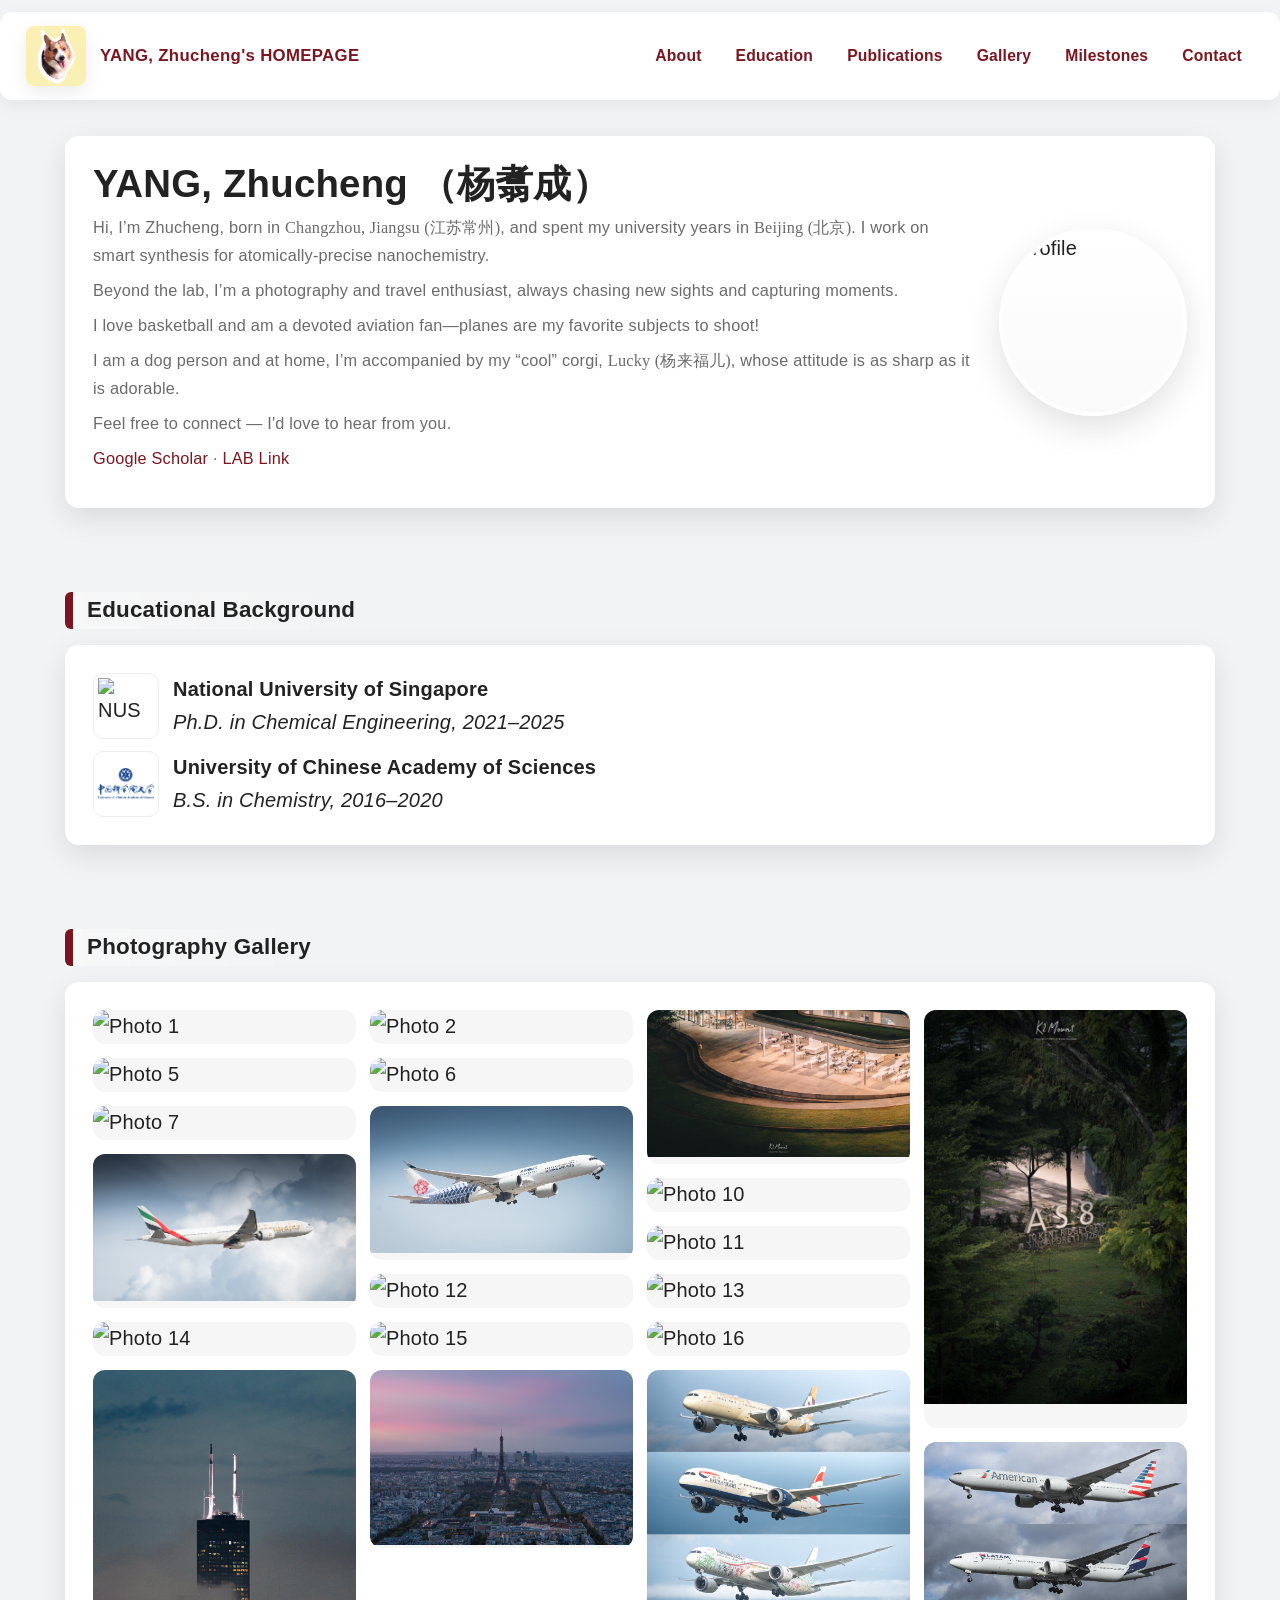
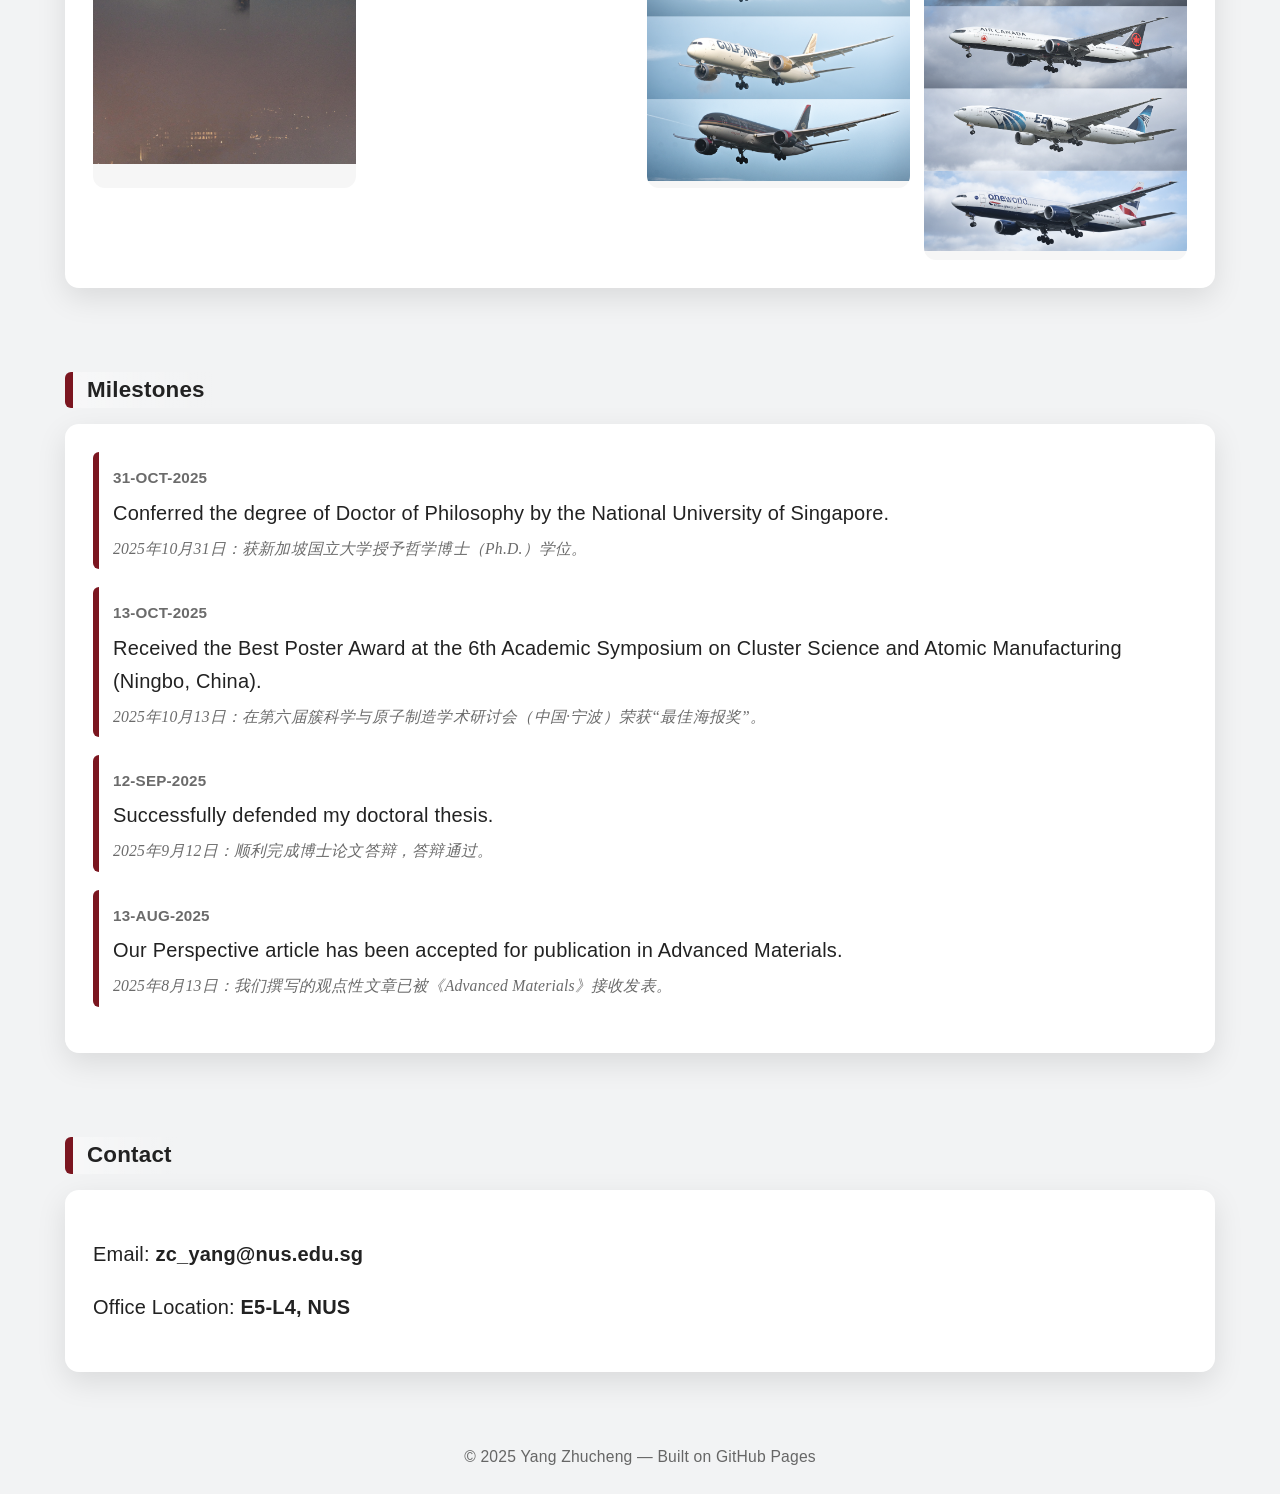
==== index.html @ 39a25d14 "Update index.html" ====
<!DOCTYPE html>
<html lang="en">
<head>
  <meta charset="UTF-8" />
  <meta name="viewport" content="width=device-width, initial-scale=1.0" />
  <title>K2Mount | Home</title>

  <style>
    :root{
      --accent: #7b1620; /* burgundy */
      --muted: #6b6b6b;   /* muted gray */
      --page-bg: #f2f3f4;  /* page background */
      --card-bg: #ffffff;
      --bg-image: none;
      --bg-opacity: 0.06;

      --base-font: 20px;         /* increased base font size for better readability */
      --card-radius: 14px;
      --card-padding: 28px;
      --container-max: 1150px;
      --shadow-1: 0 6px 18px rgba(0,0,0,0.06);
      --shadow-2: 0 10px 30px rgba(0,0,0,0.10);
    }

    html::before{
      content: "";
      position: fixed;
      inset: 0;
      background-image: var(--bg-image);
      background-size: cover;
      background-position: center;
      opacity: var(--bg-opacity);
      z-index: 0;
      pointer-events: none;
    }

    /* Base typography and smoothing */
    body {
      font-family: 'Khmer MN', Inter, Arial, "Helvetica Neue", Helvetica, sans-serif;
      margin: 0;
      padding: 0;
      background: var(--page-bg);
      color: #222;
      line-height: 1.65;
      -webkit-font-smoothing:antialiased;
      -moz-osx-font-smoothing:grayscale;
      font-size: var(--base-font);
      letter-spacing: 0.01em;
    }

    a { color: var(--accent); text-decoration: none; transition: color .18s ease, transform .18s ease; }
    a:hover { text-decoration: none; color: #a11f2b; transform: translateY(-1px); }

    .container { max-width: var(--container-max); margin: 48px auto; padding: 0 26px; position: relative; z-index:1; }

    /* Header */
    header{
      background: rgba(255,255,255,0.94);
      backdrop-filter: blur(6px);
      padding: 14px 26px;
      border-radius: 12px;
      display:flex; align-items:center; justify-content:space-between;
      box-shadow: var(--shadow-1);
      position: sticky; top: 12px; z-index: 200;
      transition: box-shadow .25s ease, transform .18s ease;
    }
    header:hover{ box-shadow: var(--shadow-2); }

    .logo { display:flex; align-items:center; gap:14px; }
    /* Logo size adjusted and slightly rounded */
    #site-logo { width:60px; height:auto; display:block; border-radius:8px; box-shadow:0 6px 18px rgba(0,0,0,0.08); transition: transform .18s ease; }
    #site-logo:hover { transform: translateY(-3px) scale(1.02); }
    .site-title { font-weight:900; color:var(--accent); font-size:1.05rem; letter-spacing:0.02em; }

    nav { display:flex; align-items:center; gap:10px; }
    nav a {
      margin-left:0;
      font-weight:700;
      color:var(--accent);
      padding:8px 12px;
      border-radius:8px;
      font-size:0.98rem;
      transition: background .16s ease, color .16s ease;
    }
    nav a:hover{ background: rgba(123,22,32,0.06); color: #6b0f15; }

    .card{
      background:var(--card-bg);
      padding:var(--card-padding);
      border-radius:var(--card-radius);
      box-shadow:var(--shadow-2);
      margin-bottom:36px;
      overflow:visible;
    }

    .intro{ display:flex; flex-wrap:wrap; gap:28px; align-items:center; }
    .intro-text{ flex:1; min-width:260px; }
    .intro-text h1{ font-size:2.4rem; margin:0 0 10px; line-height:1.05; }
    .intro-text p{ color:var(--muted); margin:8px 0; font-size:1.02rem; }

    .profile-photo{
      width:180px;
      height:180px;
      border-radius:50%;
      overflow:hidden;
      box-shadow:0 12px 34px rgba(0,0,0,0.12);
      flex-shrink:0;
      border: 4px solid rgba(255,255,255,0.7);
      background: linear-gradient(180deg, #fff, #fafafa);
    }
    .profile-photo img{ width:100%; height:100%; object-fit:cover; display:block; }

    .section-title{
      font-size:1.4rem;
      margin:48px 0 16px;
      padding-left:14px;
      border-left:8px solid var(--accent);
      display:inline-block;
      background: linear-gradient(90deg, rgba(255,255,255,0.4), rgba(255,255,255,0.0));
      padding-right:10px;
      border-radius:6px;
    }

    /* gallery (masonry) */
    .gallery-masonry{
      display:grid;
      grid-template-columns: repeat(auto-fill, minmax(220px,1fr));
      gap:14px;
      grid-auto-rows:10px;
      grid-auto-flow:dense;
    }
    .gallery-item{
      border-radius:12px; overflow:hidden;
      background:#f6f6f6;
      transition:transform .35s, box-shadow .35s;
      cursor:pointer;
      display:block;
    }
    .gallery-item img{
      width:100%; height:auto; display:block; object-fit:cover;
      vertical-align:middle;
    }
    .gallery-item:hover{ transform:translateY(-8px); box-shadow:0 26px 50px rgba(0,0,0,0.16); }

    /* milestones */
    .news-item{ border-left:6px solid var(--accent); padding-left:14px; margin-bottom:18px; border-radius:6px; padding-top:8px; padding-bottom:8px; background:linear-gradient(180deg, rgba(255,255,255,0.6), rgba(255,255,255,0.0)); }
    .news-item-date{ font-weight:800; color:var(--muted); font-size:0.95rem; margin-bottom:6px; display:inline-block; }
    .news-translation{ color:var(--muted); font-style:italic; margin-top:6px; font-size:0.98rem; }

    /* contact */
    .contact strong.office{ font-weight:900; }

    /* footer */
    footer{ font-size:0.98rem; color:#666; }

    /* responsive */
    @media(max-width:980px){
      .container { padding: 0 18px; }
      header{ padding:12px 16px; }
      .intro{ flex-direction:column; text-align:center; align-items:center; }
      .profile-photo{ margin:0 auto; width:160px; height:160px; }
      .gallery-masonry { grid-auto-rows:8px; grid-template-columns: repeat(auto-fill, minmax(180px,1fr)); }
      .intro-text h1{ font-size:1.85rem; }
    }

    @media(max-width:520px){
      #site-logo { width:88px; }
      .intro-text h1{ font-size:1.6rem; }
      :root { --base-font:16px; }
    }

    /* Chinese in KaiTi */
    .zh{ font-family:'KaiTi','楷体',serif; }

  </style>
</head>
<body>
  <header>
    <div class="logo">
      <a href="index.html" aria-label="Home"><img id="site-logo" src="lake2 copy.png" alt="K2Mount logo (replace)"></a>
      <div class="site-title">YANG, Zhucheng's HOMEPAGE</div>
    </div>
    <nav>
      <a href="#about">About</a>
      <a href="#education">Education</a>
      <a href="publications.html">Publications</a>
      <a href="#gallery">Gallery</a>
      <a href="#milestones">Milestones</a>
      <a href="#contact">Contact</a>
    </nav>
  </header>

  <main class="container">
    <section id="about" class="card intro">
      <div class="intro-text">
        <h1>YANG, Zhucheng <span class="zh">（杨翥成）</span></h1>
        <p>Hi, I’m Zhucheng, born in <span class="zh">Changzhou, Jiangsu (江苏常州)</span>, and spent my university years in <span class="zh">Beijing (北京)</span>. I work on smart synthesis for atomically-precise nanochemistry.
        <p>Beyond the lab, I’m a photography and travel enthusiast, always chasing new sights and capturing moments.</p> 
        <p>I love basketball and am a devoted aviation fan—planes are my favorite subjects to shoot!</p>
        <p>I am a dog person and at home, I’m accompanied by my “cool” corgi, <span class="zh">Lucky (杨来福儿)</span>, whose attitude is as sharp as it is adorable.</p>
        <p>Feel free to connect — I'd love to hear from you.</p>
        <p><a href="https://scholar.google.com/citations?user=mU3KsEEAAAAJ&hl=zh-CN" target="_blank" rel="noopener noreferrer">Google Scholar</a> · <a href="https://blog.nus.edu.sg/xiegroupnus/" target="_blank" rel="noopener noreferrer">LAB Link</a></p>
      </div>
      <div class="profile-photo"><img src="DSC02566.jpg" alt="Profile"></div>
    </section>

    <h2 id="education" class="section-title">Educational Background</h2>
    <div class="card">
      <div style="display:flex; gap:14px; align-items:center; flex-wrap:wrap;">
        <div style="width:64px; height:64px; background:#fff; border-radius:10px; display:inline-flex; align-items:center; justify-content:center; border:1px solid #eee;"><img src="NUS logo.jpg" alt="NUS logo" style="max-width:56px; max-height:56px;"></div>
        <div>
          <strong>National University of Singapore</strong><br>
          <em>Ph.D. in Chemical Engineering, 2021–2025</em>
        </div>
      </div>
      <div style="height:12px;"></div>
      <div style="display:flex; gap:14px; align-items:center; flex-wrap:wrap;">
        <div style="width:64px; height:64px; background:#fff; border-radius:10px; display:inline-flex; align-items:center; justify-content:center; border:1px solid #eee;"><img src="UCAS logo.png" alt="UCAS logo" style="max-width:56px; max-height:56px;"></div>
        <div>
          <strong>University of Chinese Academy of Sciences</strong><br>
          <em>B.S. in Chemistry, 2016–2020</em>
        </div>
      </div>
    </div>

    <h2 id="gallery" class="section-title">Photography Gallery</h2>
    <div class="card">
      <div id="gallery-masonry" class="gallery-masonry">
        <div class="gallery-item"><img src="gallery/photo1.jpg" alt="Photo 1"></div>
        <div class="gallery-item"><img src="gallery/photo2.jpg" alt="Photo 2"></div>
        <div class="gallery-item"><img src="gallery/photo3.jpg" alt="Photo 3"></div>
        <div class="gallery-item"><img src="gallery/photo4.jpg" alt="Photo 4"></div>
        <div class="gallery-item"><img src="gallery/photo5.jpg" alt="Photo 5"></div>
        <div class="gallery-item"><img src="gallery/photo6.jpg" alt="Photo 6"></div>
        <div class="gallery-item"><img src="gallery/photo7.jpg" alt="Photo 7"></div>
        <div class="gallery-item"><img src="gallery/photo8.jpg" alt="Photo 8"></div>
        <div class="gallery-item"><img src="gallery/photo9.jpg" alt="Photo 9"></div>
        <div class="gallery-item"><img src="gallery/photo10.jpg" alt="Photo 10"></div>
        <div class="gallery-item"><img src="gallery/photo11.jpg" alt="Photo 11"></div>
        <div class="gallery-item"><img src="gallery/photo12.jpg" alt="Photo 12"></div>
        <div class="gallery-item"><img src="gallery/photo13.jpg" alt="Photo 13"></div>
        <div class="gallery-item"><img src="gallery/photo14.jpg" alt="Photo 14"></div>
        <div class="gallery-item"><img src="gallery/photo15.jpg" alt="Photo 15"></div>
        <div class="gallery-item"><img src="gallery/photo16.jpg" alt="Photo 16"></div>
        <div class="gallery-item"><img src="gallery/photo17.jpg" alt="Photo 17"></div>
        <div class="gallery-item"><img src="gallery/photo18.jpg" alt="Photo 18"></div>
        <div class="gallery-item"><img src="gallery/photo19.jpg" alt="Photo 19"></div>
        <div class="gallery-item"><img src="gallery/photo20.jpg" alt="Photo 20"></div>
      </div>
    </div>

    <h2 id="milestones" class="section-title">Milestones</h2>
    <div class="card">
      <div class="news-item">
        <div class="news-item-date">31-OCT-2025</div>
        <div>Conferred the degree of Doctor of Philosophy by the National University of Singapore.</div>
        <div class="news-translation zh">2025年10月31日：获新加坡国立大学授予哲学博士（Ph.D.）学位。</div>
      </div>
      <div class="news-item">
        <div class="news-item-date">13-OCT-2025</div>
        <div>Received the Best Poster Award at the 6th Academic Symposium on Cluster Science and Atomic Manufacturing (Ningbo, China).</div>
        <div class="news-translation zh">2025年10月13日：在第六届簇科学与原子制造学术研讨会（中国·宁波）荣获“最佳海报奖”。</div>
      </div>
      <div class="news-item">
        <div class="news-item-date">12-SEP-2025</div>
        <div>Successfully defended my doctoral thesis.</div>
        <div class="news-translation zh">2025年9月12日：顺利完成博士论文答辩，答辩通过。</div>
      </div>
      <div class="news-item">
        <div class="news-item-date">13-AUG-2025</div>
        <div>Our Perspective article has been accepted for publication in Advanced Materials.</div>
        <div class="news-translation zh">2025年8月13日：我们撰写的观点性文章已被《Advanced Materials》接收发表。</div>
      </div>
    </div>

    <h2 id="contact" class="section-title">Contact</h2>
    <div class="card contact">
      <p>Email: <strong>zc_yang@nus.edu.sg</strong></p>
      <p>Office Location: <strong class="office">E5-L4, NUS</strong></p>
    </div>

  </main>

  <footer style="text-align:center; padding:24px 0; color:#666;">© 2025 Yang Zhucheng — Built on GitHub Pages</footer>

  <script>
    // Masonry layout using CSS Grid + JS
    (function(){
      const grid = document.getElementById('gallery-masonry');
      if(!grid) return;
      const GAP = parseInt(getComputedStyle(grid).getPropertyValue('gap')) || 14;
      function resizeAll(){
        const rowHeight = parseFloat(getComputedStyle(grid).getPropertyValue('grid-auto-rows')) || 10;
        grid.querySelectorAll('.gallery-item').forEach(item=>{
          const img = item.querySelector('img');
          if(!img) return;
          const h = img.getBoundingClientRect().height;
          const span = Math.ceil((h + GAP) / (rowHeight + GAP));
          item.style.gridRowEnd = 'span '+span;
        });
      }
      const imgs = grid.querySelectorAll('img');
      let loaded = 0;
      imgs.forEach(img=>{
        if(img.complete){ loaded++; }
        img.addEventListener('load', ()=>{ loaded++; resizeAll(); });
        img.addEventListener('error', ()=>{ loaded++; resizeAll(); });
      });
      setTimeout(resizeAll,160);
      window.addEventListener('resize', ()=>{ setTimeout(resizeAll,160); });
    })();
  </script>
</body>
</html>
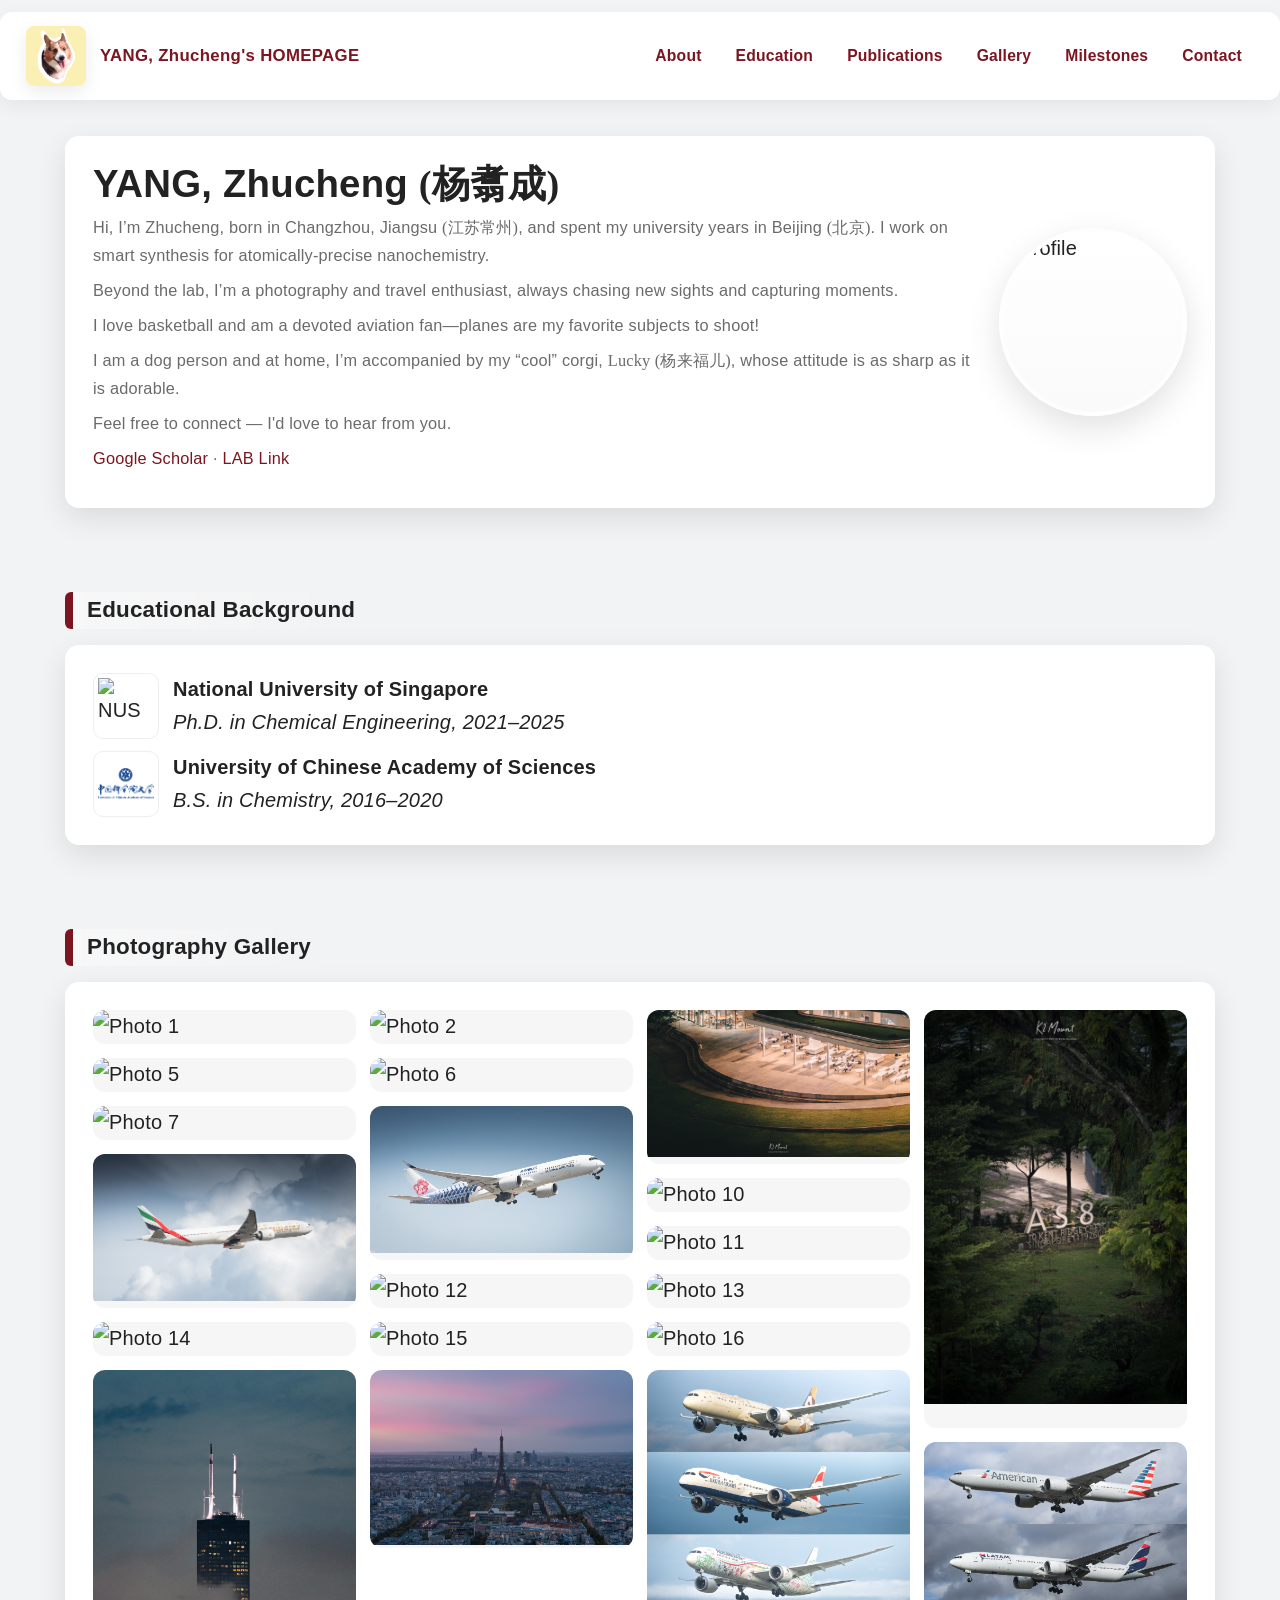
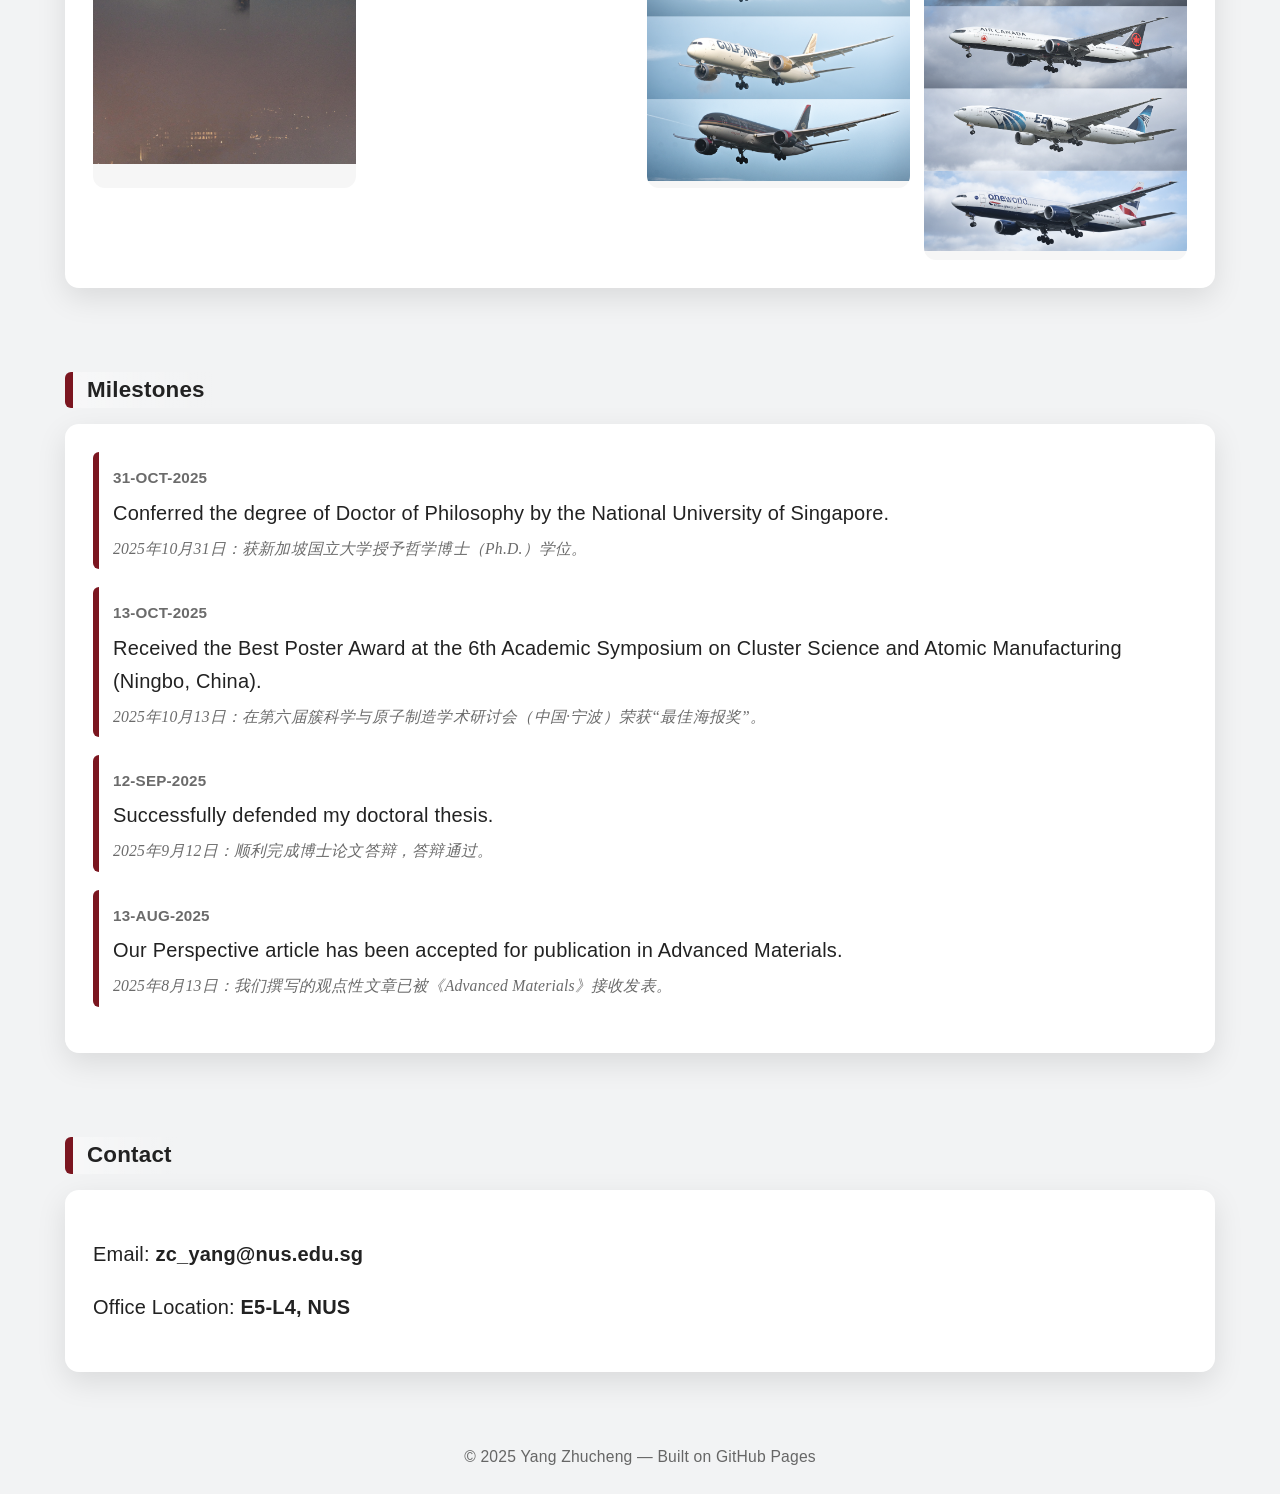
==== commit e709e966: "Update index.html" ====
--- a/index.html
+++ b/index.html
@@ -193,8 +193,8 @@
   <main class="container">
     <section id="about" class="card intro">
       <div class="intro-text">
-        <h1>YANG, Zhucheng <span class="zh">（杨翥成）</span></h1>
-        <p>Hi, I’m Zhucheng, born in <span class="zh">Changzhou, Jiangsu (江苏常州)</span>, and spent my university years in <span class="zh">Beijing (北京)</span>. I work on smart synthesis for atomically-precise nanochemistry.
+        <h1>YANG, Zhucheng <span class="zh">(杨翥成)</span></h1>
+        <p>Hi, I’m Zhucheng, born in Changzhou, Jiangsu <span class="zh">(江苏常州)</span>, and spent my university years in Beijing <span class="zh">(北京)</span>. I work on smart synthesis for atomically-precise nanochemistry.
         <p>Beyond the lab, I’m a photography and travel enthusiast, always chasing new sights and capturing moments.</p> 
         <p>I love basketball and am a devoted aviation fan—planes are my favorite subjects to shoot!</p>
         <p>I am a dog person and at home, I’m accompanied by my “cool” corgi, <span class="zh">Lucky (杨来福儿)</span>, whose attitude is as sharp as it is adorable.</p>
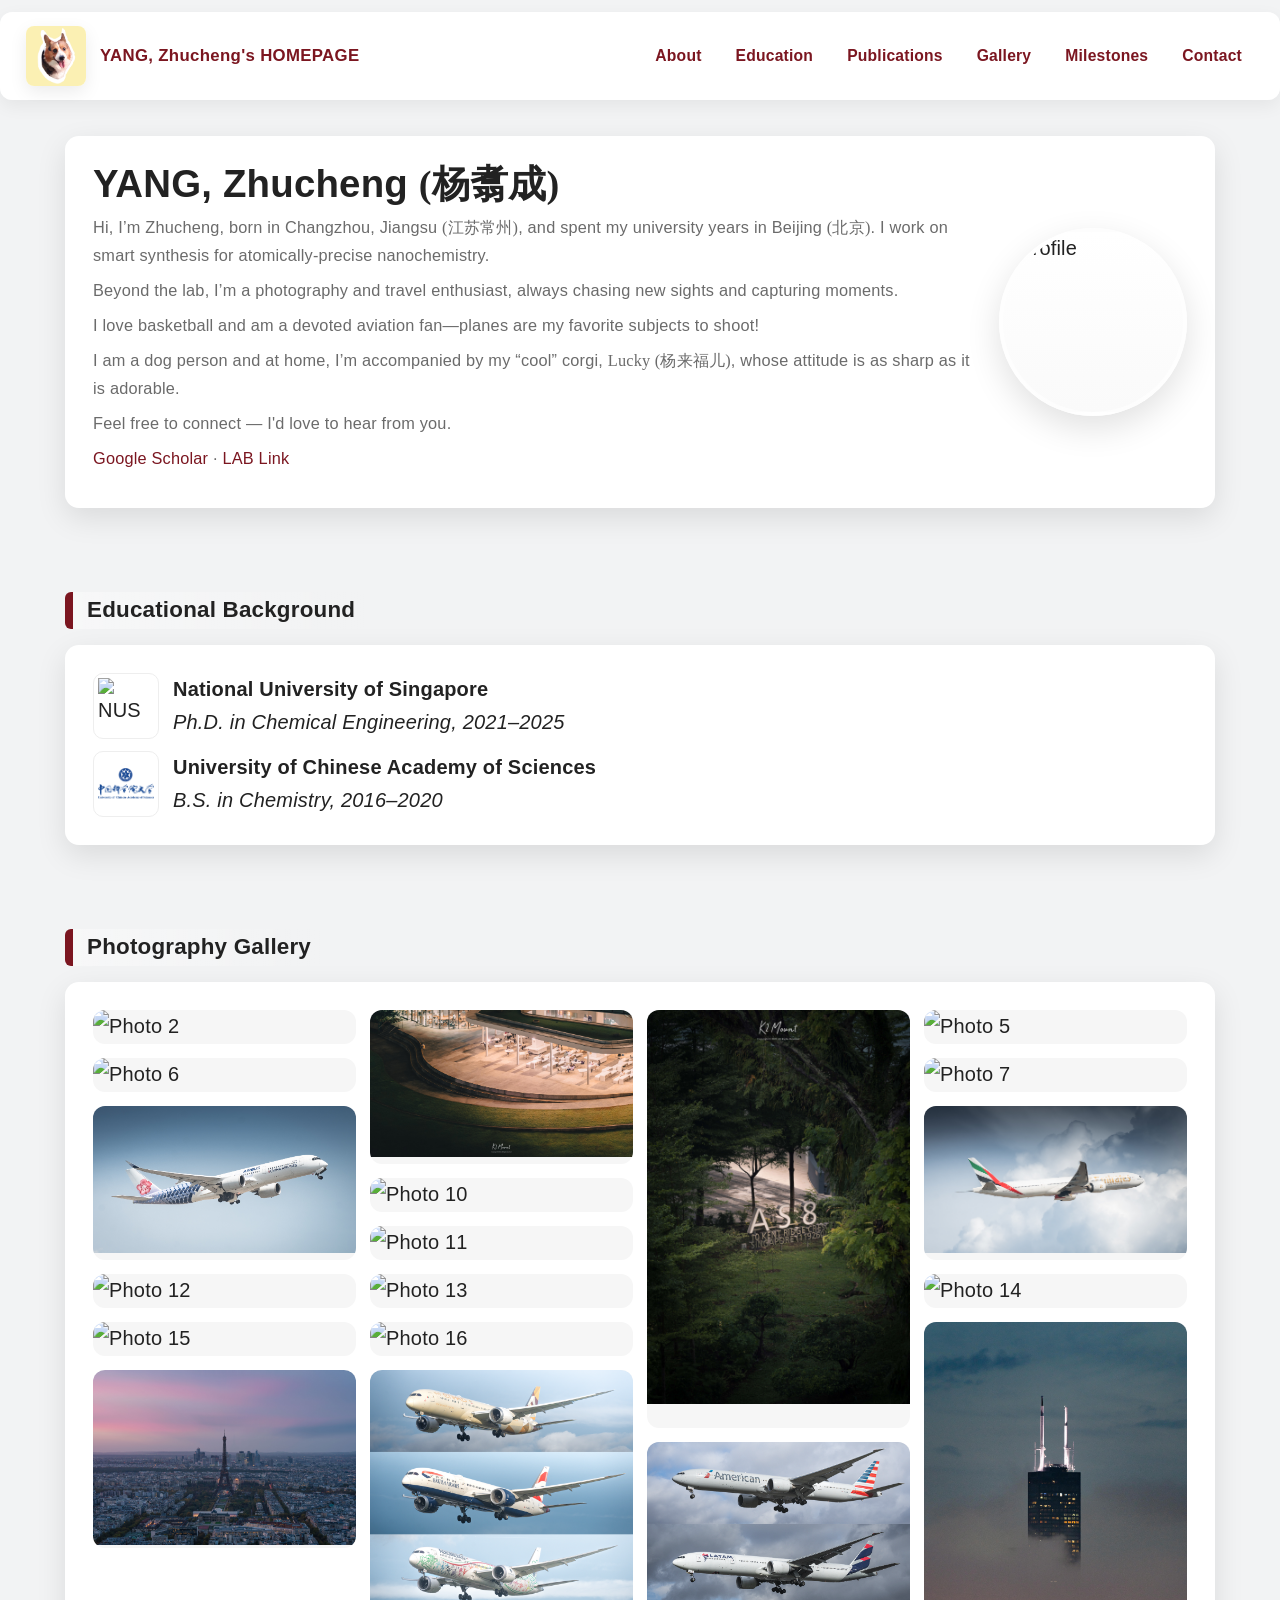
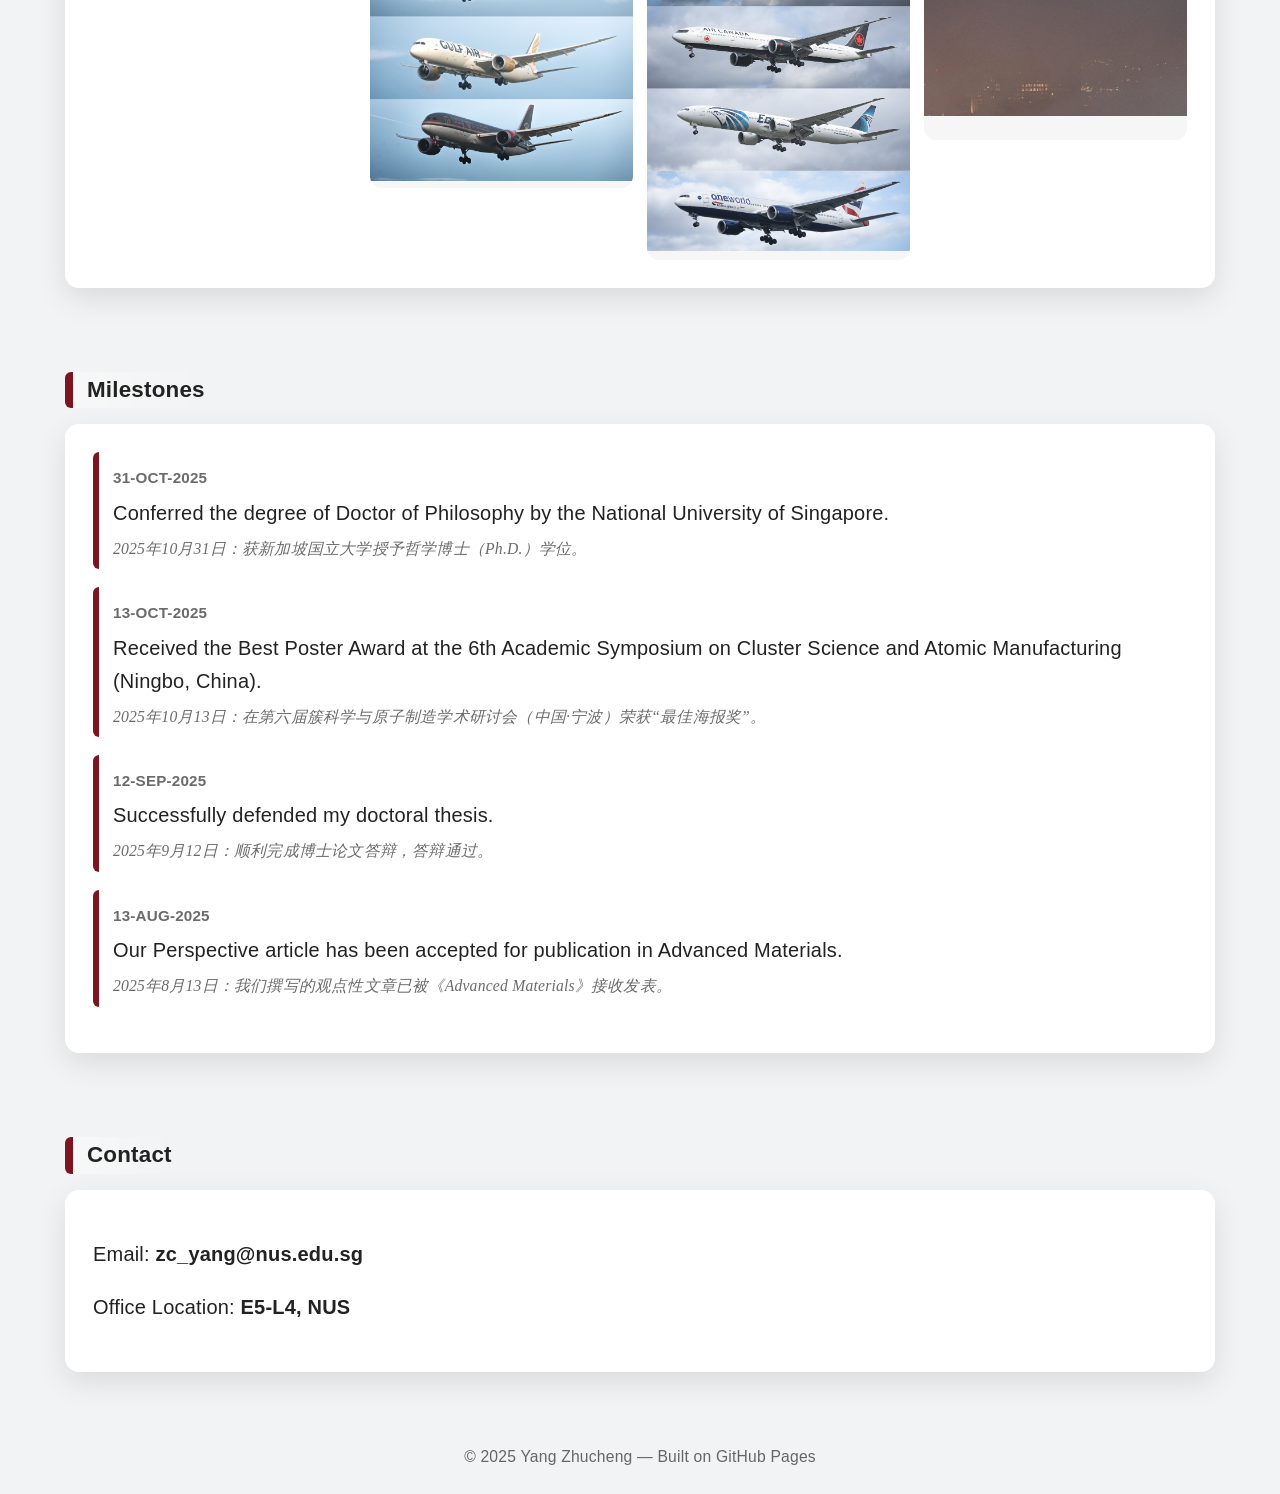
==== commit 6ca6eb77: "Update index.html" ====
--- a/index.html
+++ b/index.html
@@ -226,7 +226,6 @@
     <h2 id="gallery" class="section-title">Photography Gallery</h2>
     <div class="card">
       <div id="gallery-masonry" class="gallery-masonry">
-        <div class="gallery-item"><img src="gallery/photo1.jpg" alt="Photo 1"></div>
         <div class="gallery-item"><img src="gallery/photo2.jpg" alt="Photo 2"></div>
         <div class="gallery-item"><img src="gallery/photo3.jpg" alt="Photo 3"></div>
         <div class="gallery-item"><img src="gallery/photo4.jpg" alt="Photo 4"></div>
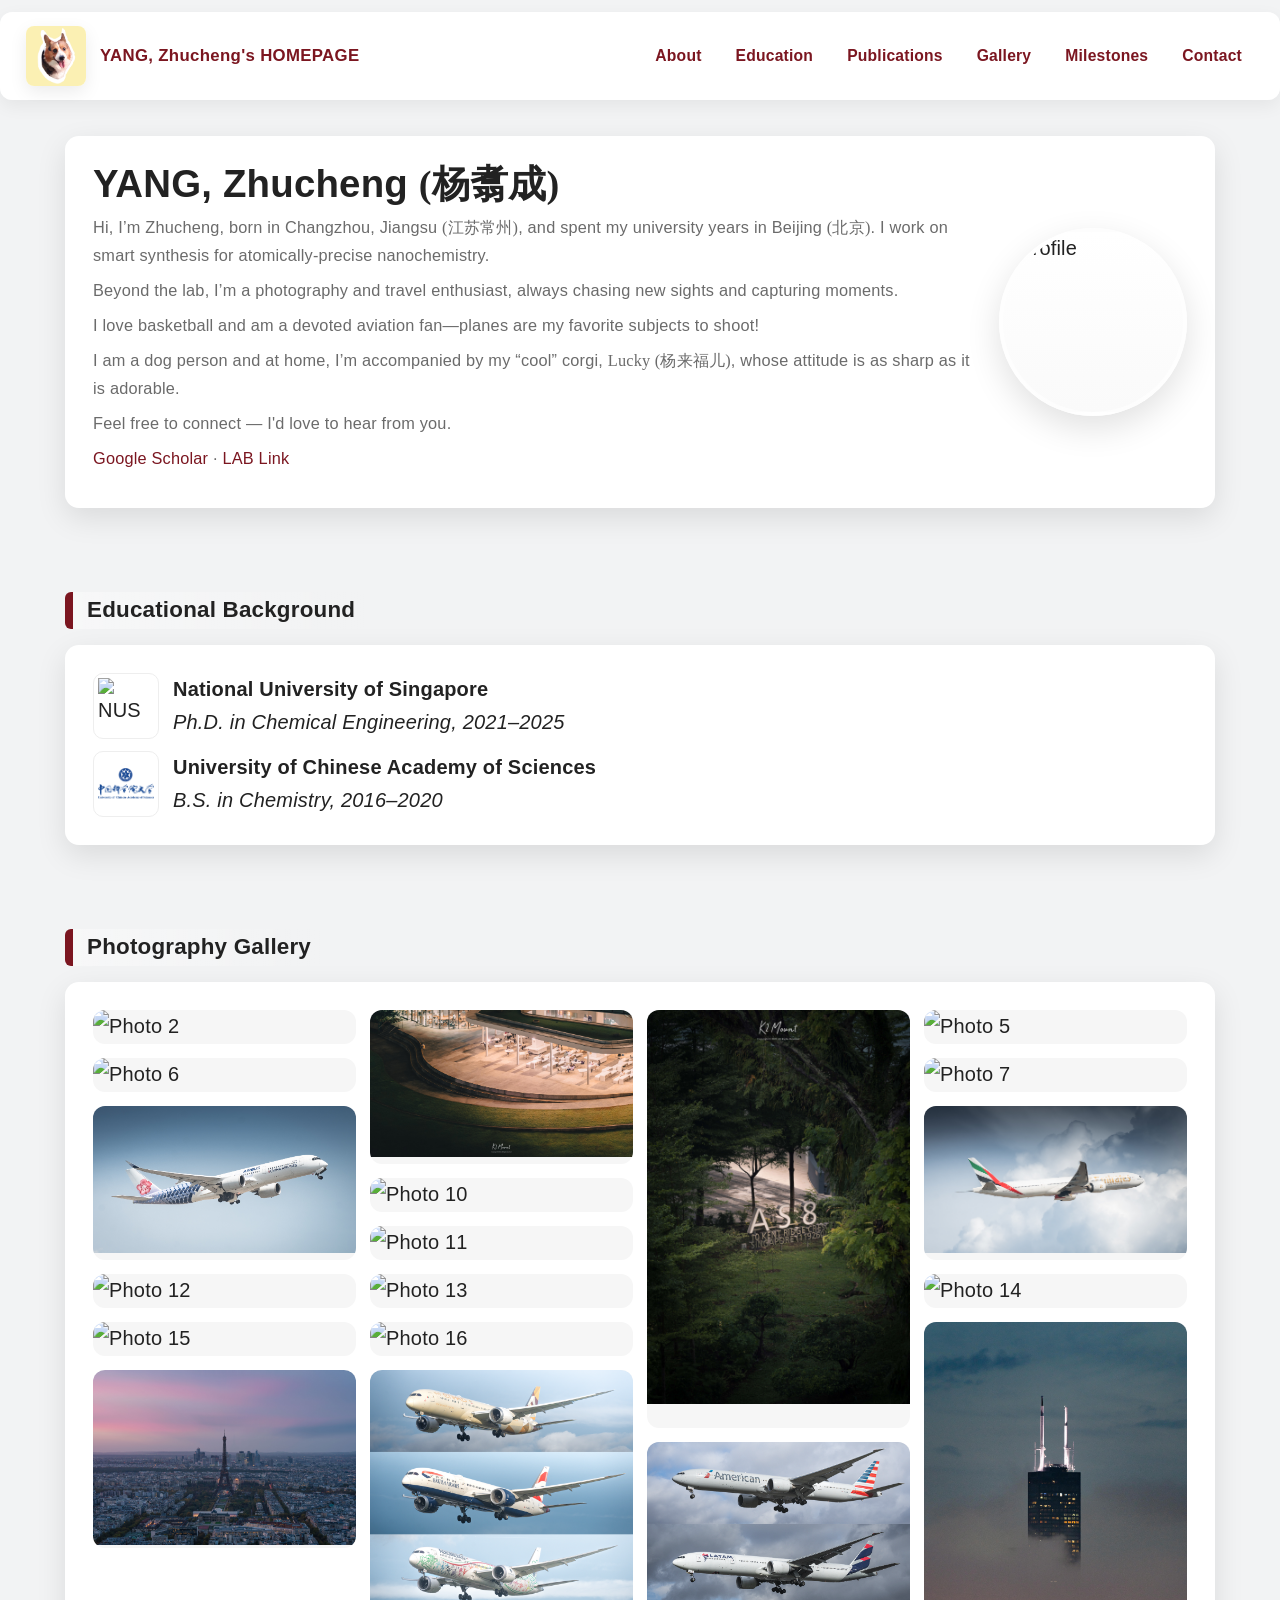
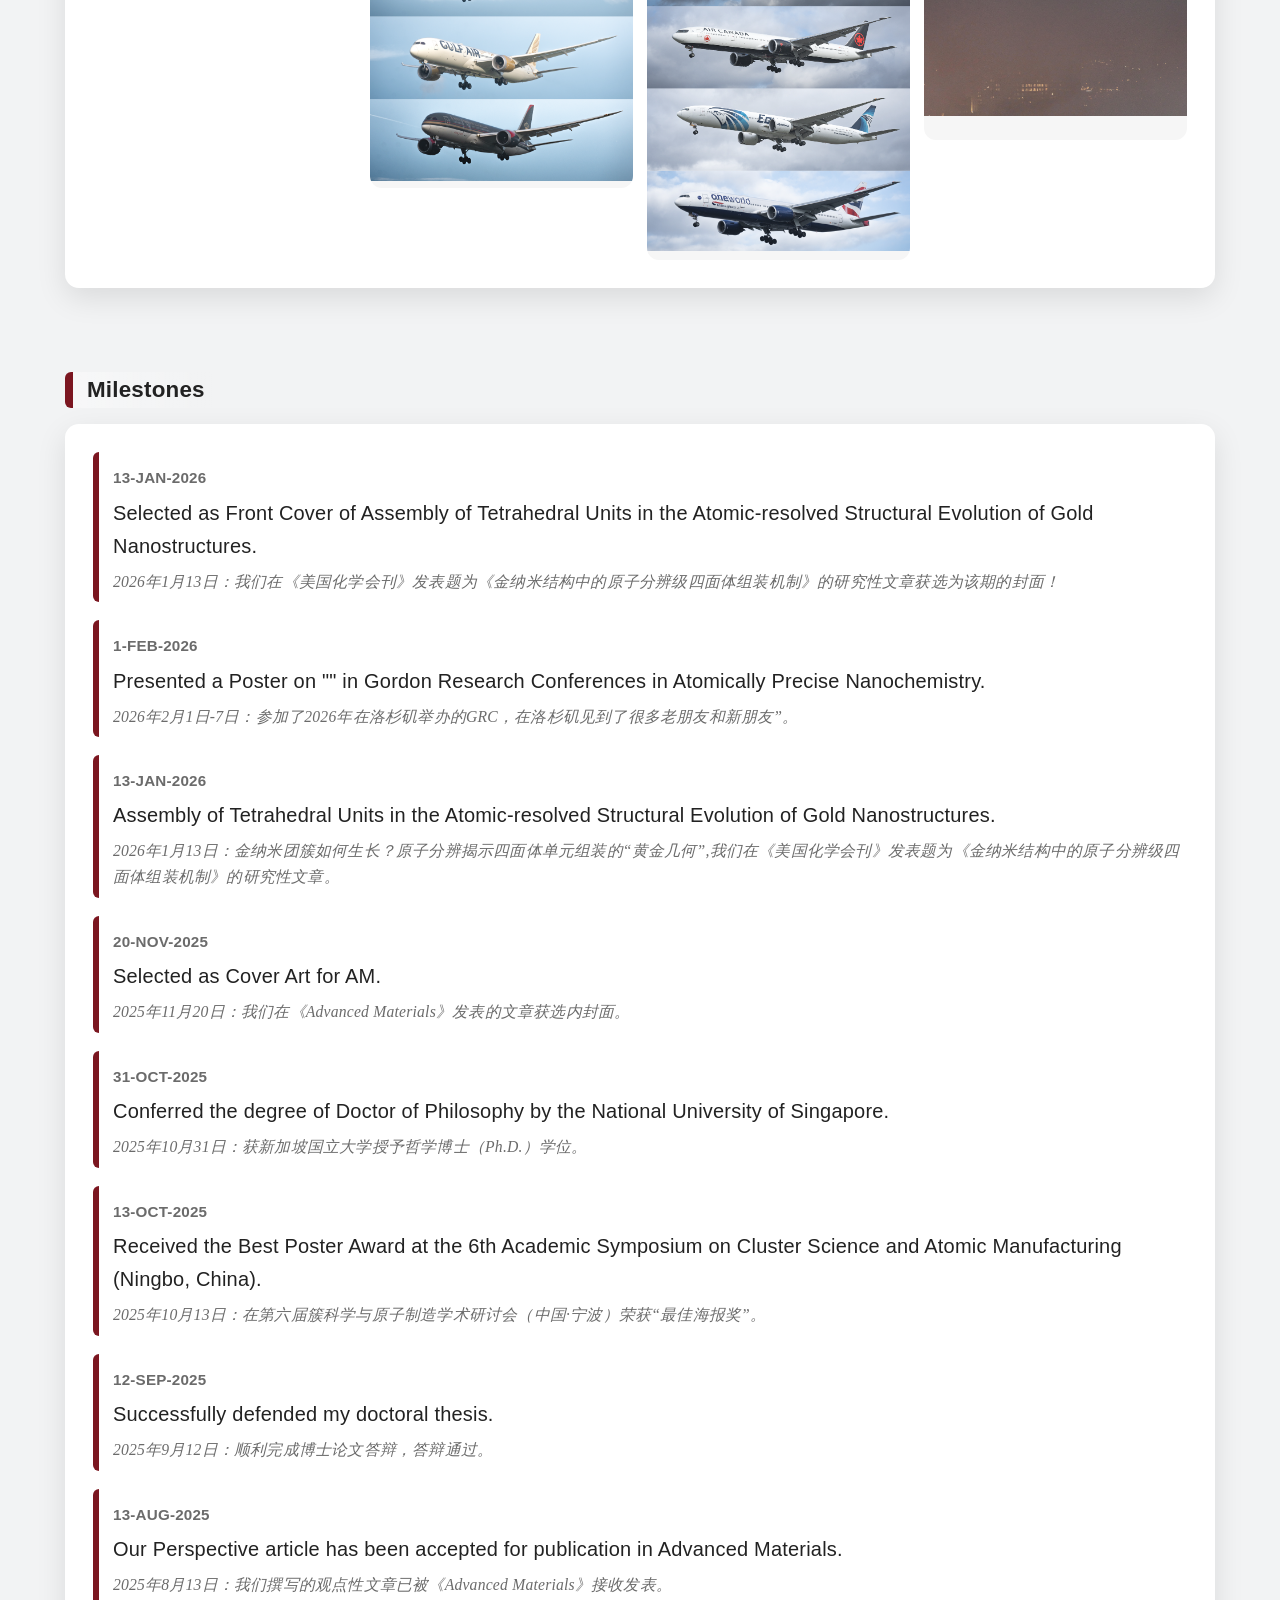
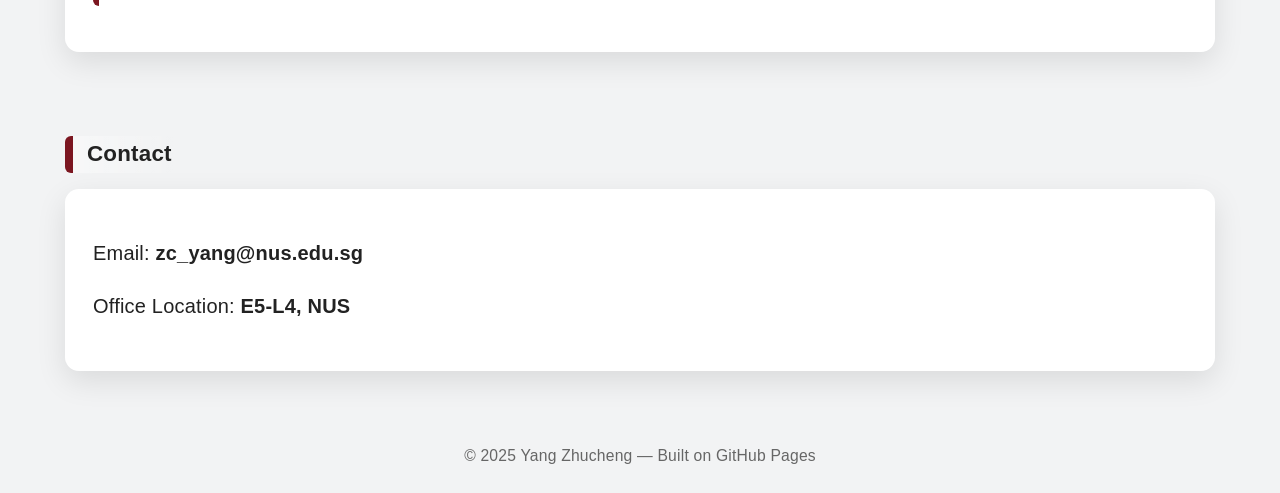
==== commit 7307ab5b: "Add milestone news items to index.html" ====
--- a/index.html
+++ b/index.html
@@ -250,6 +250,26 @@
 
     <h2 id="milestones" class="section-title">Milestones</h2>
     <div class="card">
+      <div class="news-item">
+        <div class="news-item-date">13-JAN-2026</div>
+        <div>Selected as Front Cover of Assembly of Tetrahedral Units in the Atomic-resolved Structural Evolution of Gold Nanostructures.</div>
+        <div class="news-translation zh">2026年1月13日：我们在《美国化学会刊》发表题为《金纳米结构中的原子分辨级四面体组装机制》的研究性文章获选为该期的封面！</div>
+      </div>
+      <div class="news-item">
+        <div class="news-item-date">1-FEB-2026</div>
+        <div>Presented a Poster on "" in Gordon Research Conferences in Atomically Precise Nanochemistry.</div>
+        <div class="news-translation zh">2026年2月1日-7日：参加了2026年在洛杉矶举办的GRC，在洛杉矶见到了很多老朋友和新朋友”。</div>
+      </div>
+      <div class="news-item">
+        <div class="news-item-date">13-JAN-2026</div>
+        <div>Assembly of Tetrahedral Units in the Atomic-resolved Structural Evolution of Gold Nanostructures.</div>
+        <div class="news-translation zh">2026年1月13日：金纳米团簇如何生长？原子分辨揭示四面体单元组装的“黄金几何”,我们在《美国化学会刊》发表题为《金纳米结构中的原子分辨级四面体组装机制》的研究性文章。</div>
+      </div>
+      <div class="news-item">
+        <div class="news-item-date">20-NOV-2025</div>
+        <div>Selected as Cover Art for AM.</div>
+        <div class="news-translation zh">2025年11月20日：我们在《Advanced Materials》发表的文章获选内封面。</div>
+      </div>
       <div class="news-item">
         <div class="news-item-date">31-OCT-2025</div>
         <div>Conferred the degree of Doctor of Philosophy by the National University of Singapore.</div>
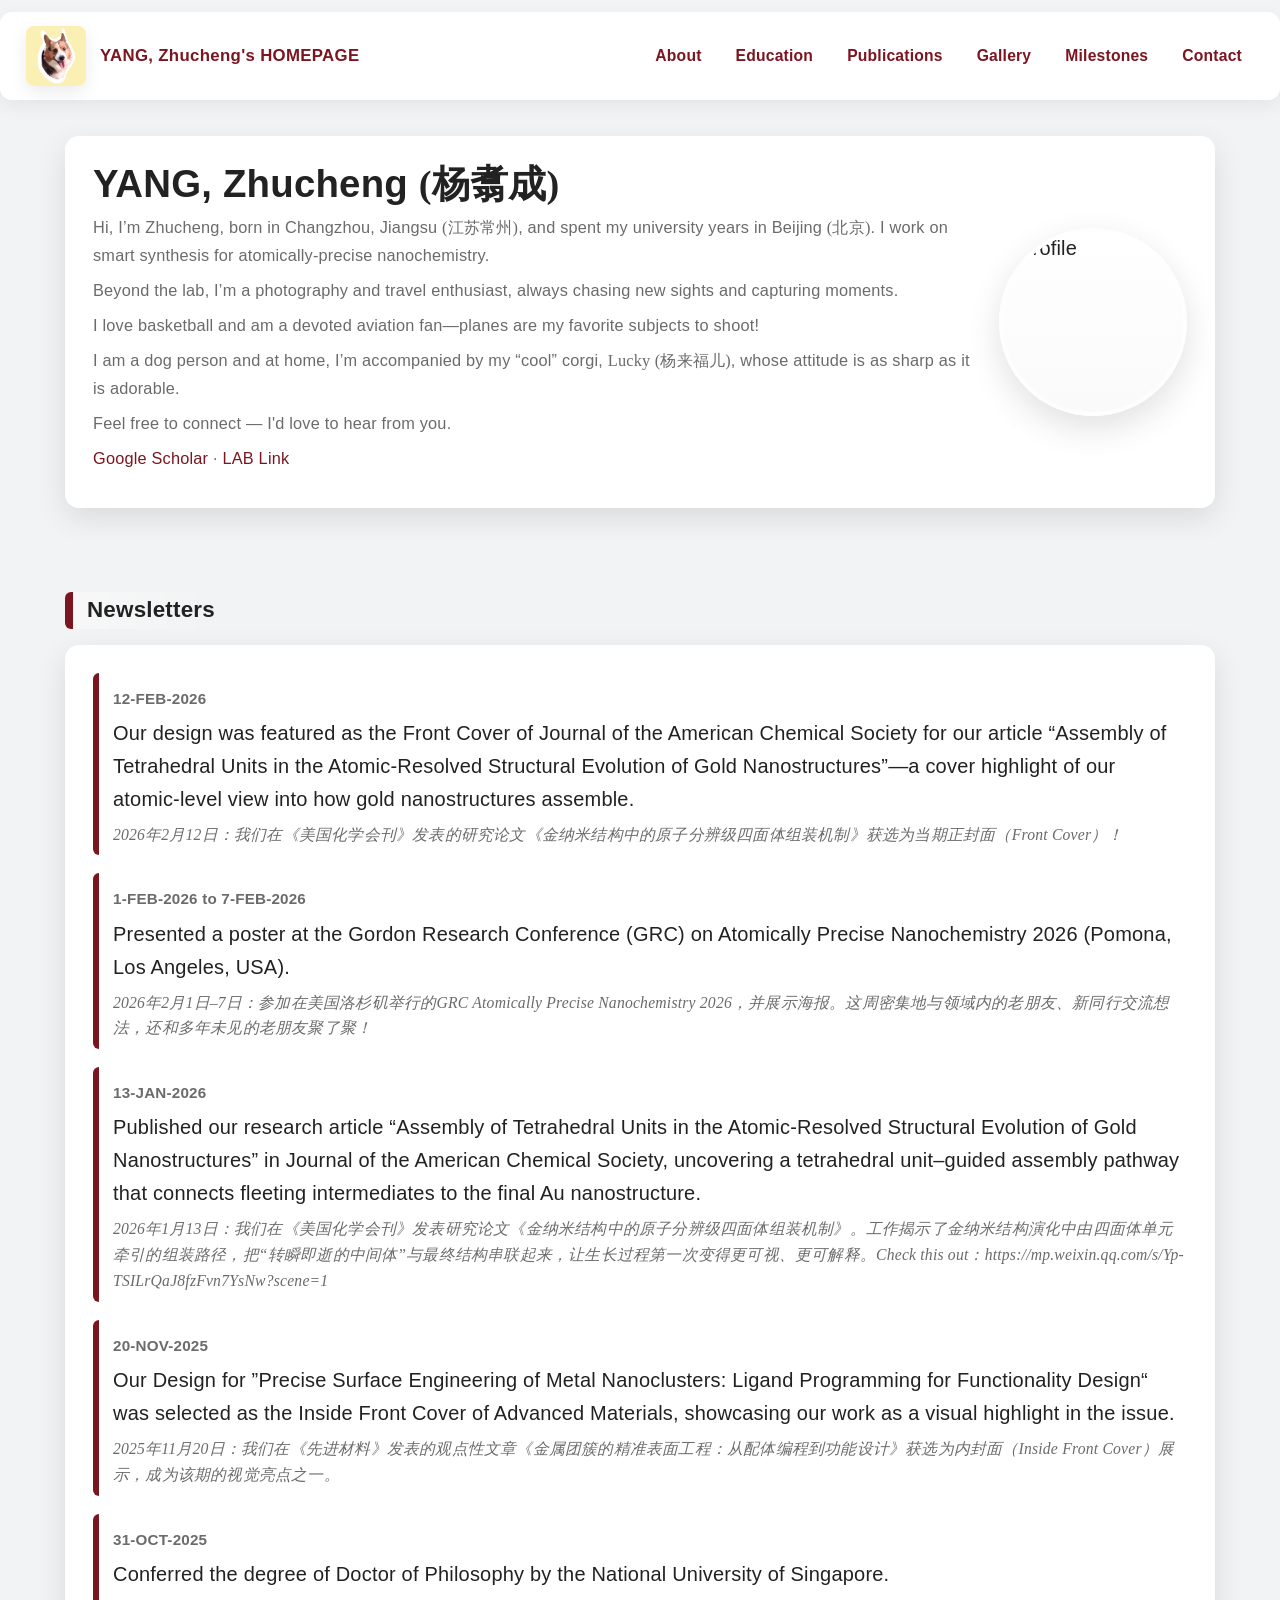
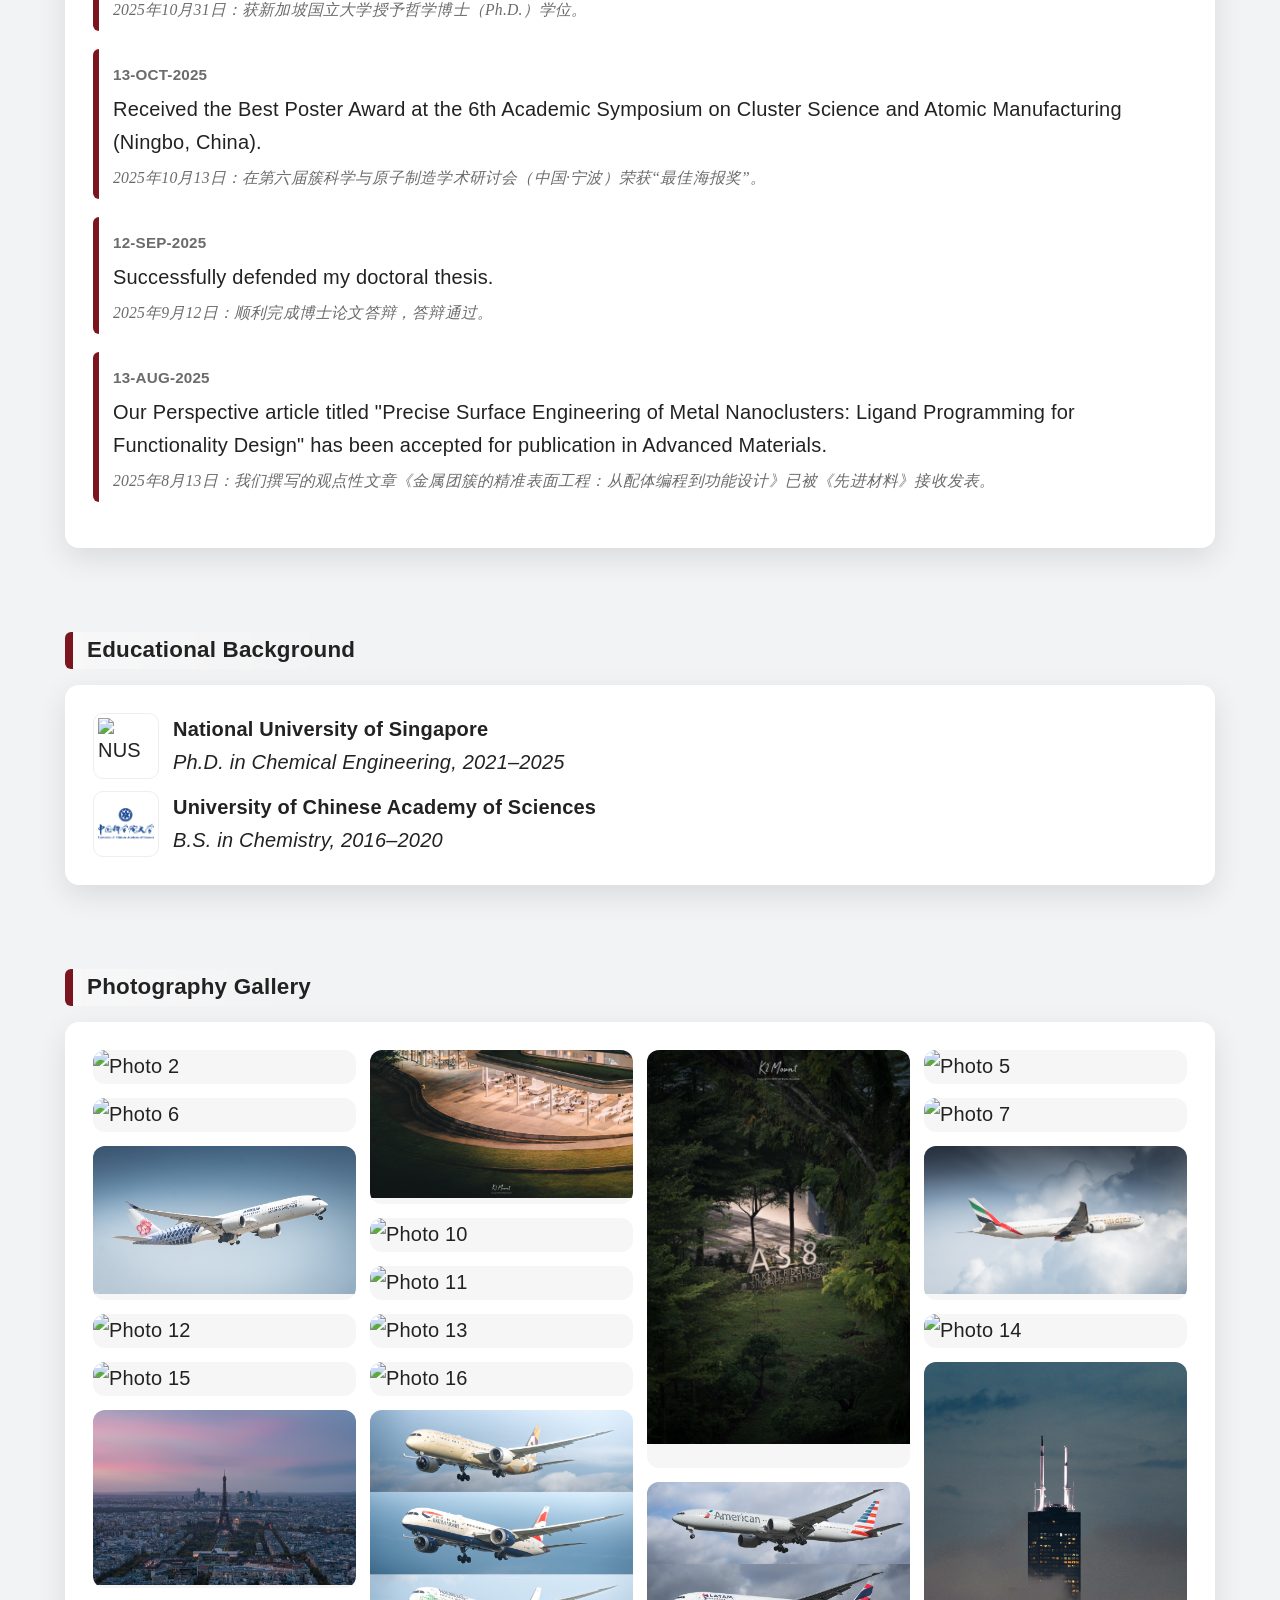
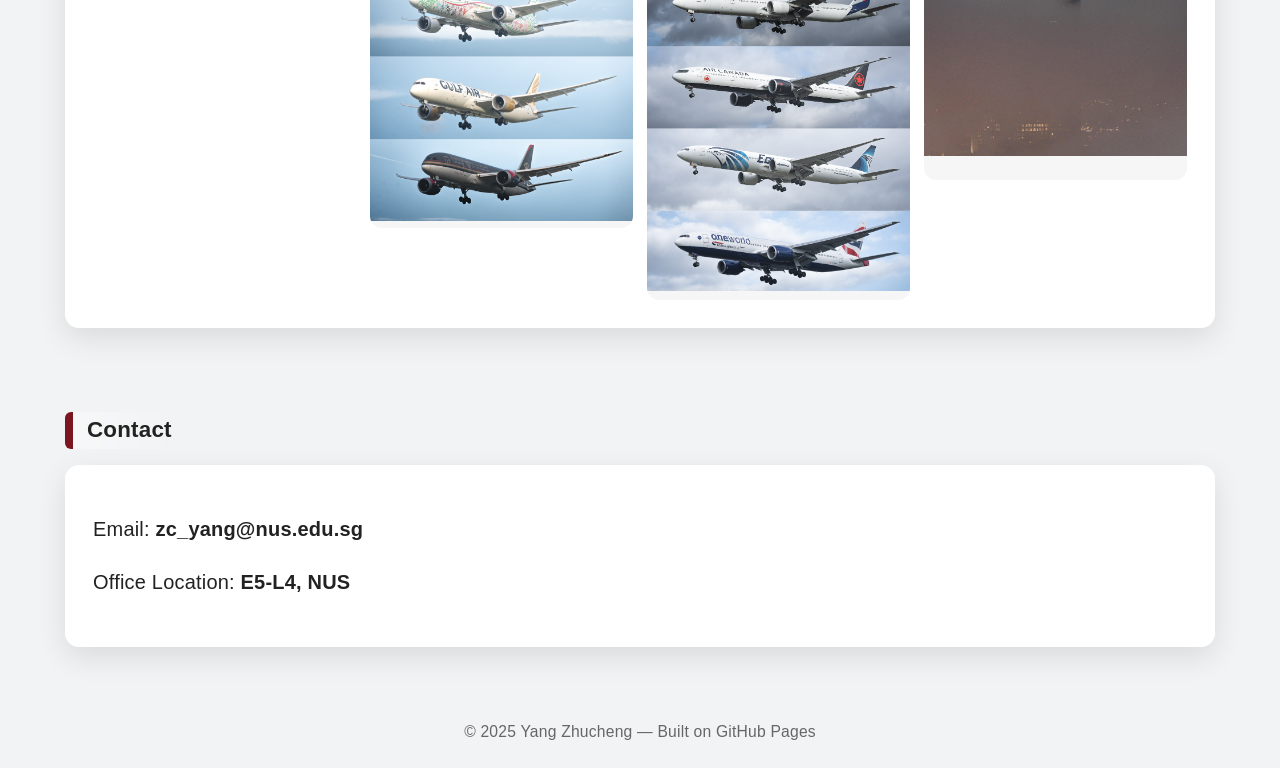
==== commit 93020bca: "Add newsletters section with recent updates Added a newsletters section with recent updates and achi" ====
--- a/index.html
+++ b/index.html
@@ -203,6 +203,50 @@
       </div>
       <div class="profile-photo"><img src="DSC02566.jpg" alt="Profile"></div>
     </section>
+
+    <h2 id="newsletters" class="section-title">Newsletters</h2>
+    <div class="card">
+      <div class="news-item">
+        <div class="news-item-date">12-FEB-2026</div>
+        <div>Our design was featured as the Front Cover of Journal of the American Chemical Society for our article “Assembly of Tetrahedral Units in the Atomic-Resolved Structural Evolution of Gold Nanostructures”—a cover highlight of our atomic-level view into how gold nanostructures assemble.</div>
+        <div class="news-translation zh">2026年2月12日：我们在《美国化学会刊》发表的研究论文《金纳米结构中的原子分辨级四面体组装机制》获选为当期正封面（Front Cover）！</div>
+      </div>
+      <div class="news-item">
+        <div class="news-item-date">1-FEB-2026 to 7-FEB-2026</div>
+        <div>Presented a poster at the Gordon Research Conference (GRC) on Atomically Precise Nanochemistry 2026 (Pomona, Los Angeles, USA).</div>
+        <div class="news-translation zh">2026年2月1日–7日：参加在美国洛杉矶举行的GRC Atomically Precise Nanochemistry 2026，并展示海报。这周密集地与领域内的老朋友、新同行交流想法，还和多年未见的老朋友聚了聚！</div>
+      </div>
+      <div class="news-item">
+        <div class="news-item-date">13-JAN-2026</div>
+        <div>Published our research article “Assembly of Tetrahedral Units in the Atomic-Resolved Structural Evolution of Gold Nanostructures” in Journal of the American Chemical Society, uncovering a tetrahedral unit–guided assembly pathway that connects fleeting intermediates to the final Au nanostructure.</div>
+        <div class="news-translation zh">2026年1月13日：我们在《美国化学会刊》发表研究论文《金纳米结构中的原子分辨级四面体组装机制》。工作揭示了金纳米结构演化中由四面体单元牵引的组装路径，把“转瞬即逝的中间体”与最终结构串联起来，让生长过程第一次变得更可视、更可解释。Check this out：https://mp.weixin.qq.com/s/Yp-TSILrQaJ8fzFvn7YsNw?scene=1</div>
+      </div>
+      <div class="news-item">
+        <div class="news-item-date">20-NOV-2025</div>
+        <div>Our Design for ”Precise Surface Engineering of Metal Nanoclusters: Ligand Programming for Functionality Design“ was selected as the Inside Front Cover of Advanced Materials, showcasing our work as a visual highlight in the issue.</div>
+        <div class="news-translation zh">2025年11月20日：我们在《先进材料》发表的观点性文章《金属团簇的精准表面工程：从配体编程到功能设计》获选为内封面（Inside Front Cover）展示，成为该期的视觉亮点之一。</div>
+      </div>
+      <div class="news-item">
+        <div class="news-item-date">31-OCT-2025</div>
+        <div>Conferred the degree of Doctor of Philosophy by the National University of Singapore.</div>
+        <div class="news-translation zh">2025年10月31日：获新加坡国立大学授予哲学博士（Ph.D.）学位。</div>
+      </div>
+      <div class="news-item">
+        <div class="news-item-date">13-OCT-2025</div>
+        <div>Received the Best Poster Award at the 6th Academic Symposium on Cluster Science and Atomic Manufacturing (Ningbo, China).</div>
+        <div class="news-translation zh">2025年10月13日：在第六届簇科学与原子制造学术研讨会（中国·宁波）荣获“最佳海报奖”。</div>
+      </div>
+      <div class="news-item">
+        <div class="news-item-date">12-SEP-2025</div>
+        <div>Successfully defended my doctoral thesis.</div>
+        <div class="news-translation zh">2025年9月12日：顺利完成博士论文答辩，答辩通过。</div>
+      </div>
+      <div class="news-item">
+        <div class="news-item-date">13-AUG-2025</div>
+        <div>Our Perspective article titled "Precise Surface Engineering of Metal Nanoclusters: Ligand Programming for Functionality Design" has been accepted for publication in Advanced Materials.</div>
+        <div class="news-translation zh">2025年8月13日：我们撰写的观点性文章《金属团簇的精准表面工程：从配体编程到功能设计》已被《先进材料》接收发表。</div>
+      </div>
+    </div>
 
     <h2 id="education" class="section-title">Educational Background</h2>
     <div class="card">
@@ -245,50 +289,6 @@
         <div class="gallery-item"><img src="gallery/photo18.jpg" alt="Photo 18"></div>
         <div class="gallery-item"><img src="gallery/photo19.jpg" alt="Photo 19"></div>
         <div class="gallery-item"><img src="gallery/photo20.jpg" alt="Photo 20"></div>
-      </div>
-    </div>
-
-    <h2 id="milestones" class="section-title">Milestones</h2>
-    <div class="card">
-      <div class="news-item">
-        <div class="news-item-date">13-JAN-2026</div>
-        <div>Selected as Front Cover of Assembly of Tetrahedral Units in the Atomic-resolved Structural Evolution of Gold Nanostructures.</div>
-        <div class="news-translation zh">2026年1月13日：我们在《美国化学会刊》发表题为《金纳米结构中的原子分辨级四面体组装机制》的研究性文章获选为该期的封面！</div>
-      </div>
-      <div class="news-item">
-        <div class="news-item-date">1-FEB-2026</div>
-        <div>Presented a Poster on "" in Gordon Research Conferences in Atomically Precise Nanochemistry.</div>
-        <div class="news-translation zh">2026年2月1日-7日：参加了2026年在洛杉矶举办的GRC，在洛杉矶见到了很多老朋友和新朋友”。</div>
-      </div>
-      <div class="news-item">
-        <div class="news-item-date">13-JAN-2026</div>
-        <div>Assembly of Tetrahedral Units in the Atomic-resolved Structural Evolution of Gold Nanostructures.</div>
-        <div class="news-translation zh">2026年1月13日：金纳米团簇如何生长？原子分辨揭示四面体单元组装的“黄金几何”,我们在《美国化学会刊》发表题为《金纳米结构中的原子分辨级四面体组装机制》的研究性文章。</div>
-      </div>
-      <div class="news-item">
-        <div class="news-item-date">20-NOV-2025</div>
-        <div>Selected as Cover Art for AM.</div>
-        <div class="news-translation zh">2025年11月20日：我们在《Advanced Materials》发表的文章获选内封面。</div>
-      </div>
-      <div class="news-item">
-        <div class="news-item-date">31-OCT-2025</div>
-        <div>Conferred the degree of Doctor of Philosophy by the National University of Singapore.</div>
-        <div class="news-translation zh">2025年10月31日：获新加坡国立大学授予哲学博士（Ph.D.）学位。</div>
-      </div>
-      <div class="news-item">
-        <div class="news-item-date">13-OCT-2025</div>
-        <div>Received the Best Poster Award at the 6th Academic Symposium on Cluster Science and Atomic Manufacturing (Ningbo, China).</div>
-        <div class="news-translation zh">2025年10月13日：在第六届簇科学与原子制造学术研讨会（中国·宁波）荣获“最佳海报奖”。</div>
-      </div>
-      <div class="news-item">
-        <div class="news-item-date">12-SEP-2025</div>
-        <div>Successfully defended my doctoral thesis.</div>
-        <div class="news-translation zh">2025年9月12日：顺利完成博士论文答辩，答辩通过。</div>
-      </div>
-      <div class="news-item">
-        <div class="news-item-date">13-AUG-2025</div>
-        <div>Our Perspective article has been accepted for publication in Advanced Materials.</div>
-        <div class="news-translation zh">2025年8月13日：我们撰写的观点性文章已被《Advanced Materials》接收发表。</div>
       </div>
     </div>
 
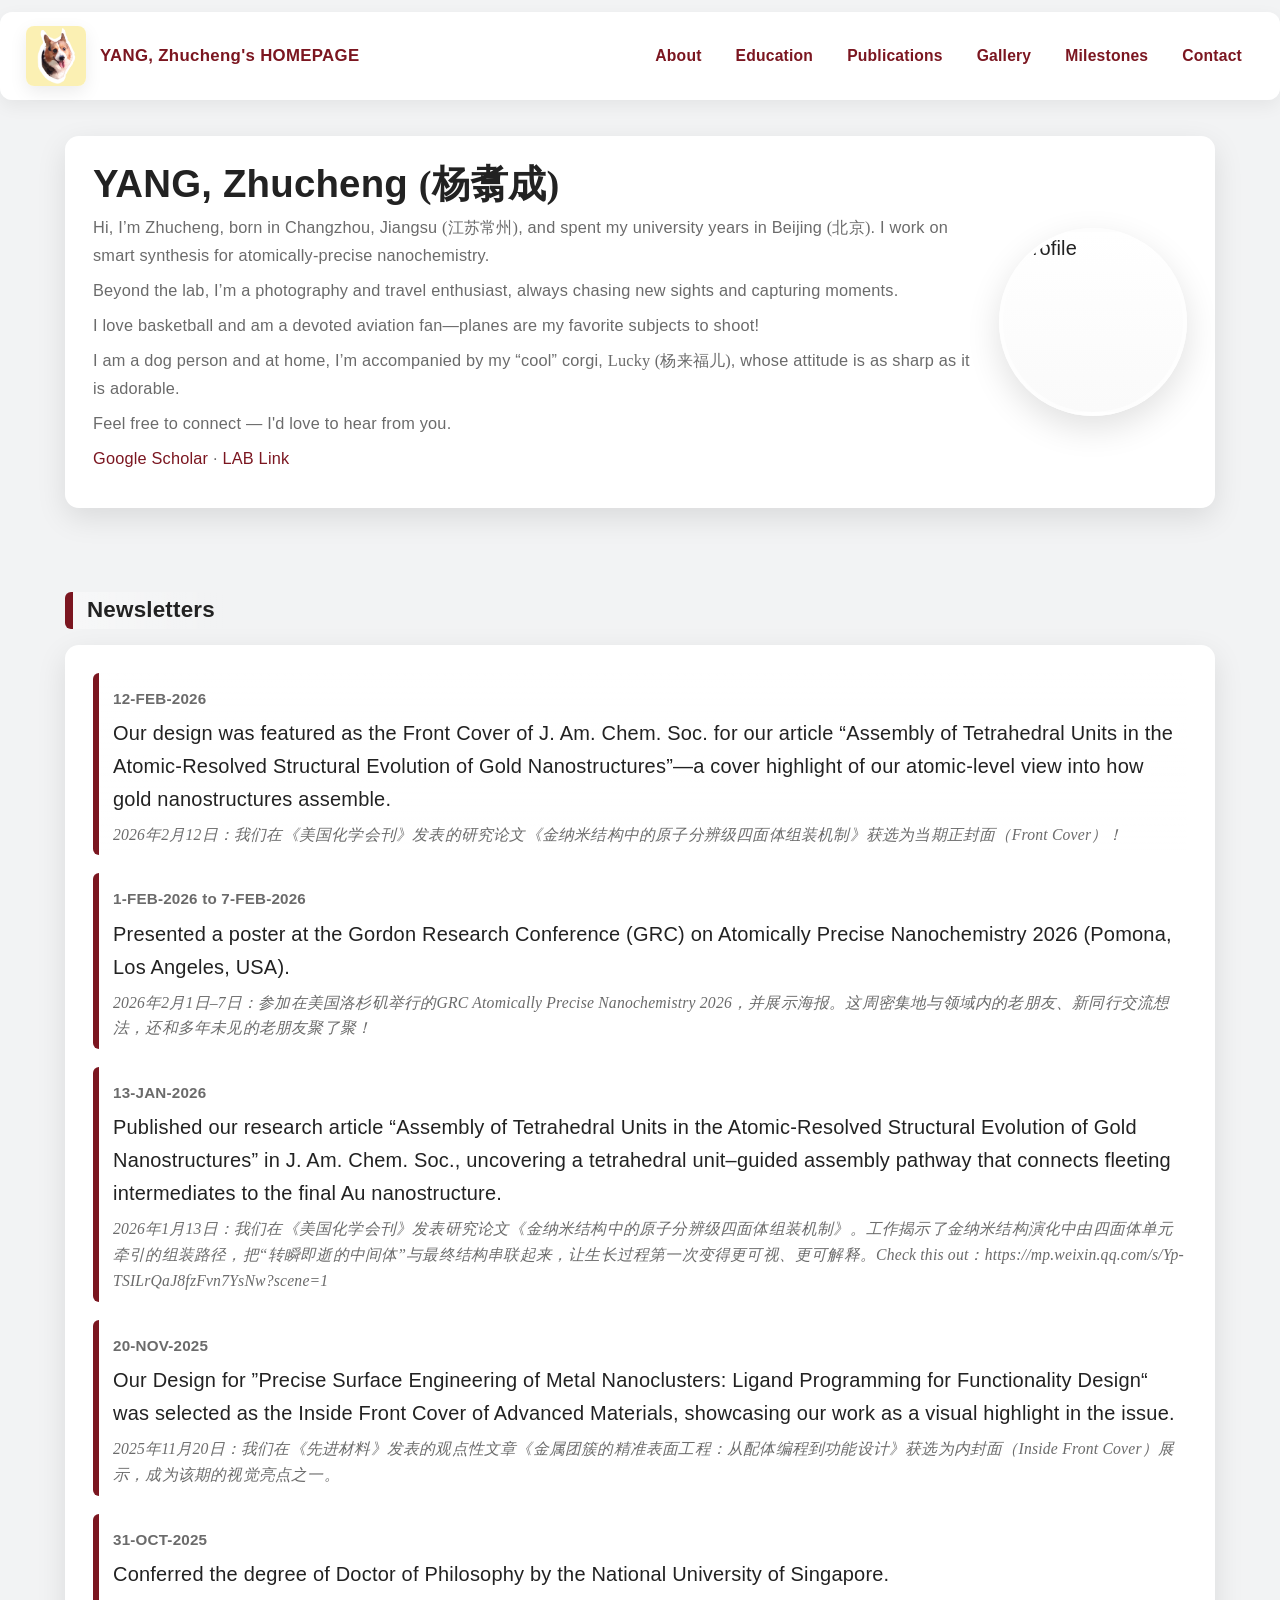
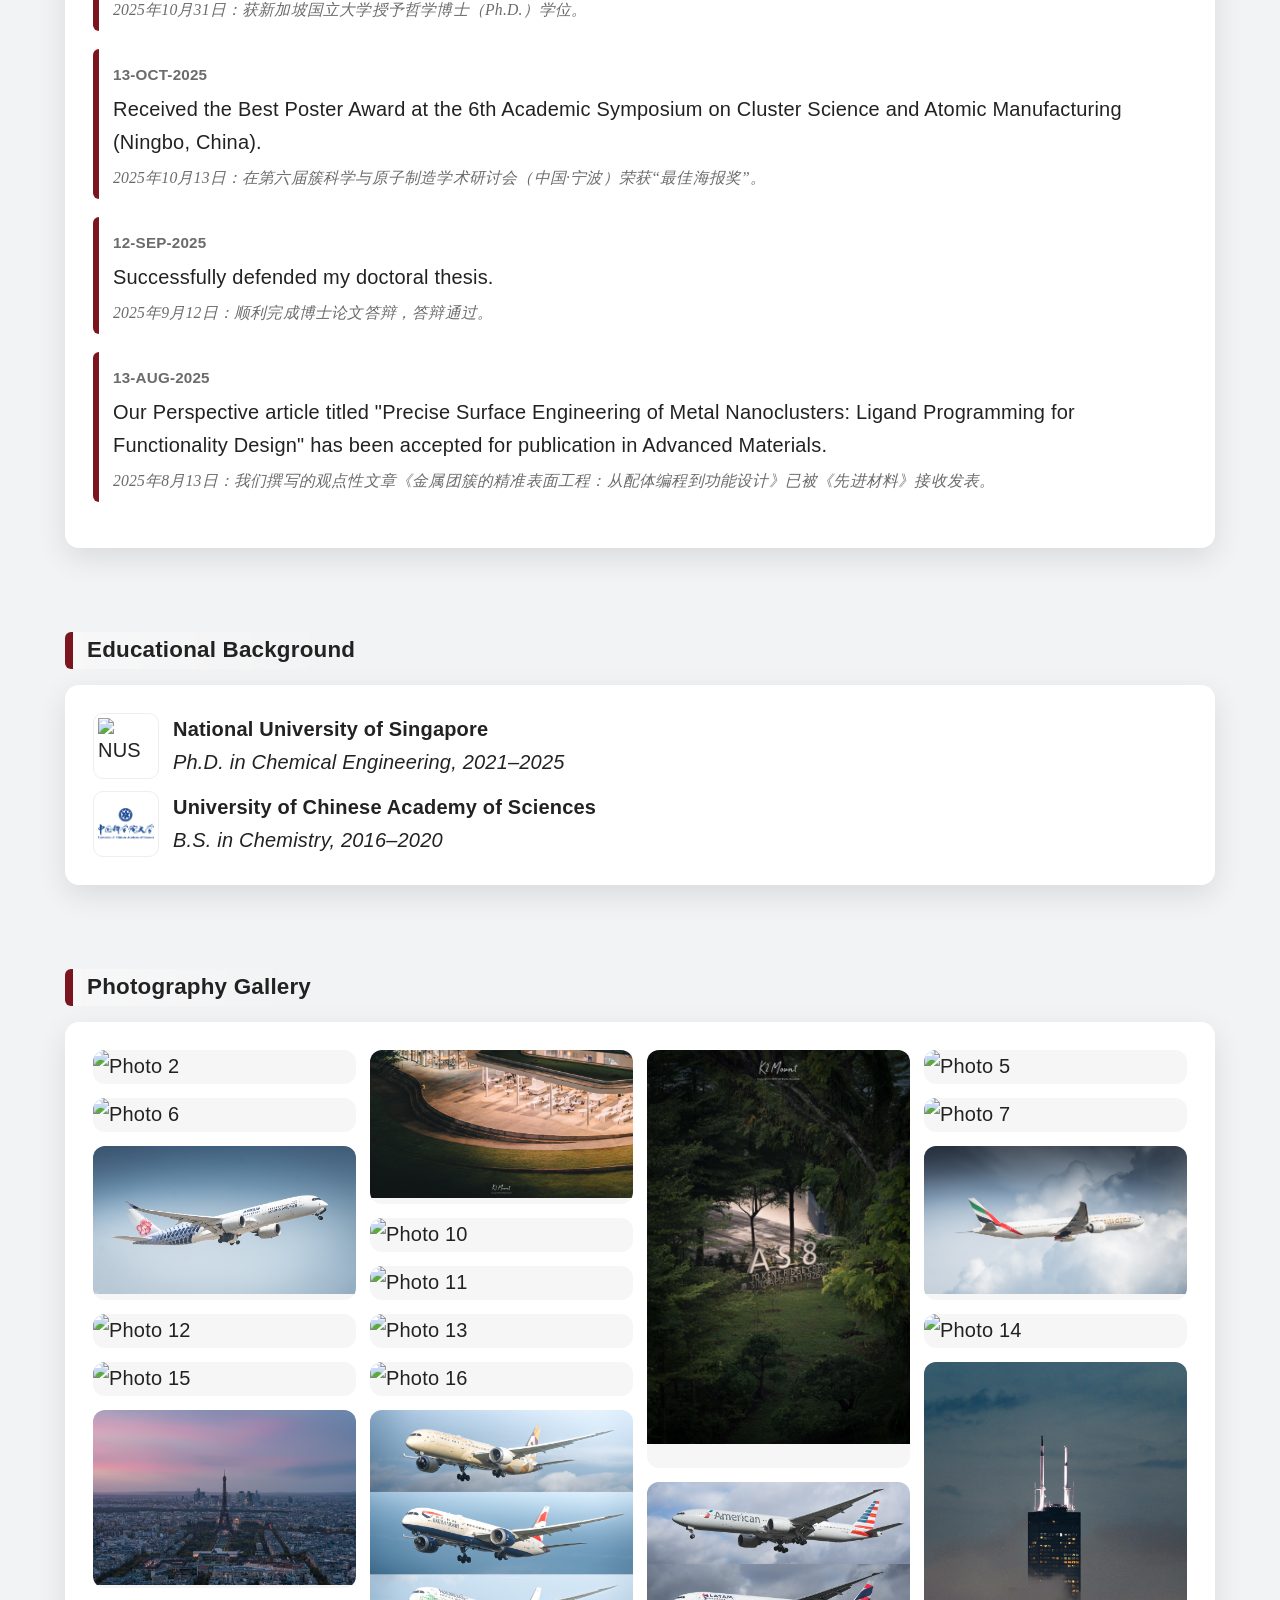
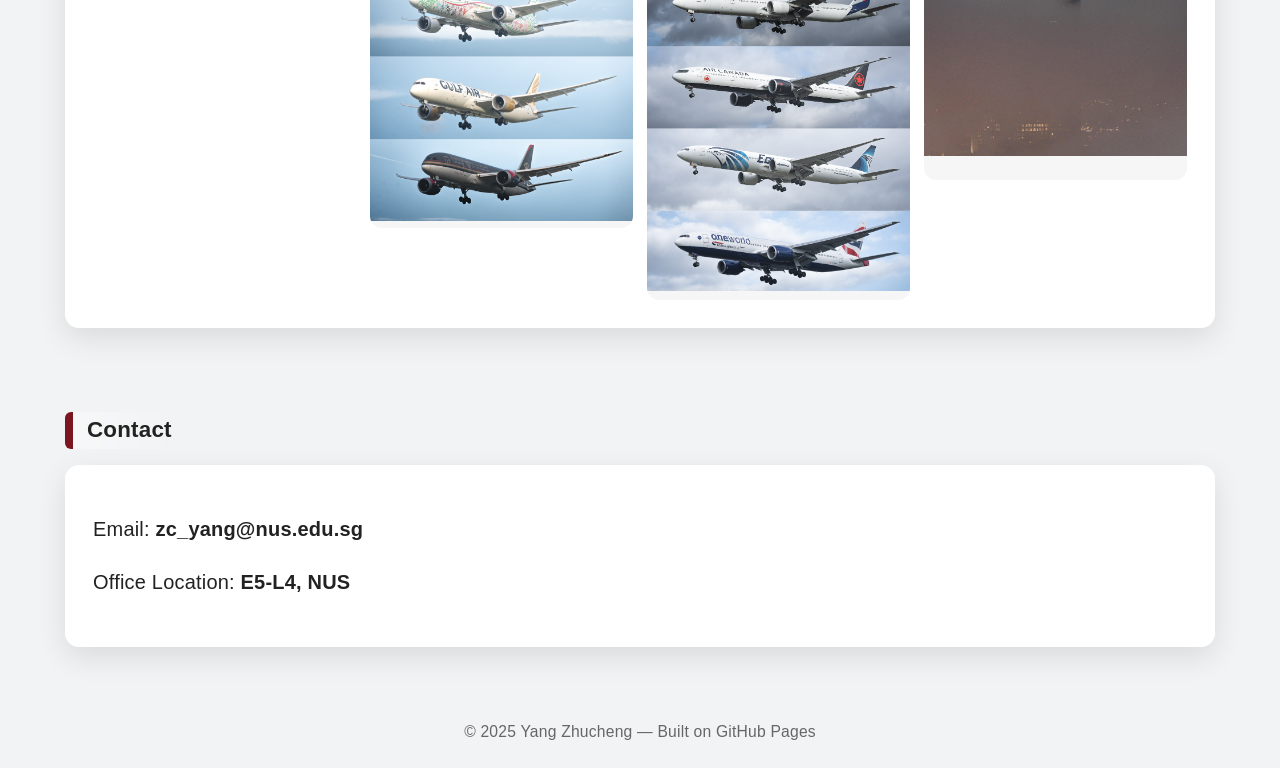
==== commit 01aaa89f: "Update index.html" ====
--- a/index.html
+++ b/index.html
@@ -208,7 +208,7 @@
     <div class="card">
       <div class="news-item">
         <div class="news-item-date">12-FEB-2026</div>
-        <div>Our design was featured as the Front Cover of Journal of the American Chemical Society for our article “Assembly of Tetrahedral Units in the Atomic-Resolved Structural Evolution of Gold Nanostructures”—a cover highlight of our atomic-level view into how gold nanostructures assemble.</div>
+        <div>Our design was featured as the Front Cover of J. Am. Chem. Soc. for our article “Assembly of Tetrahedral Units in the Atomic-Resolved Structural Evolution of Gold Nanostructures”—a cover highlight of our atomic-level view into how gold nanostructures assemble.</div>
         <div class="news-translation zh">2026年2月12日：我们在《美国化学会刊》发表的研究论文《金纳米结构中的原子分辨级四面体组装机制》获选为当期正封面（Front Cover）！</div>
       </div>
       <div class="news-item">
@@ -218,7 +218,7 @@
       </div>
       <div class="news-item">
         <div class="news-item-date">13-JAN-2026</div>
-        <div>Published our research article “Assembly of Tetrahedral Units in the Atomic-Resolved Structural Evolution of Gold Nanostructures” in Journal of the American Chemical Society, uncovering a tetrahedral unit–guided assembly pathway that connects fleeting intermediates to the final Au nanostructure.</div>
+        <div>Published our research article “Assembly of Tetrahedral Units in the Atomic-Resolved Structural Evolution of Gold Nanostructures” in J. Am. Chem. Soc., uncovering a tetrahedral unit–guided assembly pathway that connects fleeting intermediates to the final Au nanostructure.</div>
         <div class="news-translation zh">2026年1月13日：我们在《美国化学会刊》发表研究论文《金纳米结构中的原子分辨级四面体组装机制》。工作揭示了金纳米结构演化中由四面体单元牵引的组装路径，把“转瞬即逝的中间体”与最终结构串联起来，让生长过程第一次变得更可视、更可解释。Check this out：https://mp.weixin.qq.com/s/Yp-TSILrQaJ8fzFvn7YsNw?scene=1</div>
       </div>
       <div class="news-item">
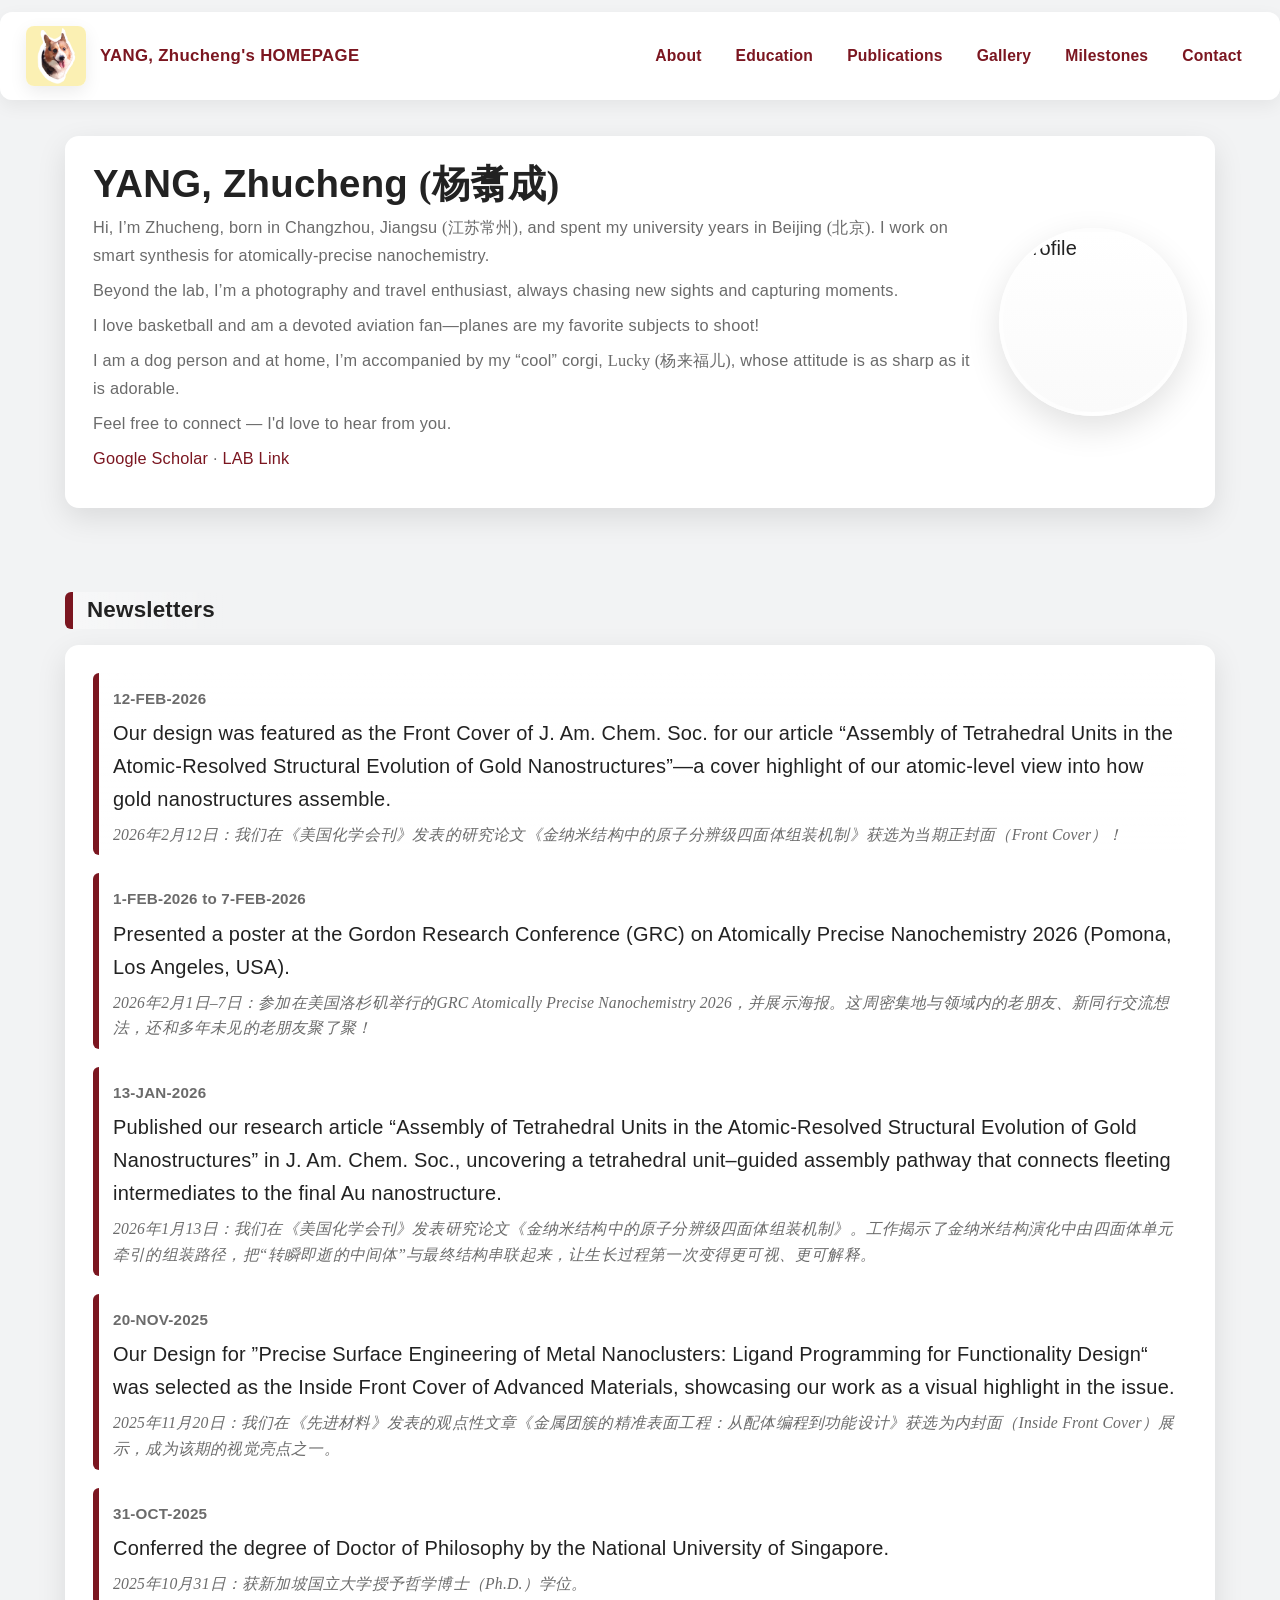
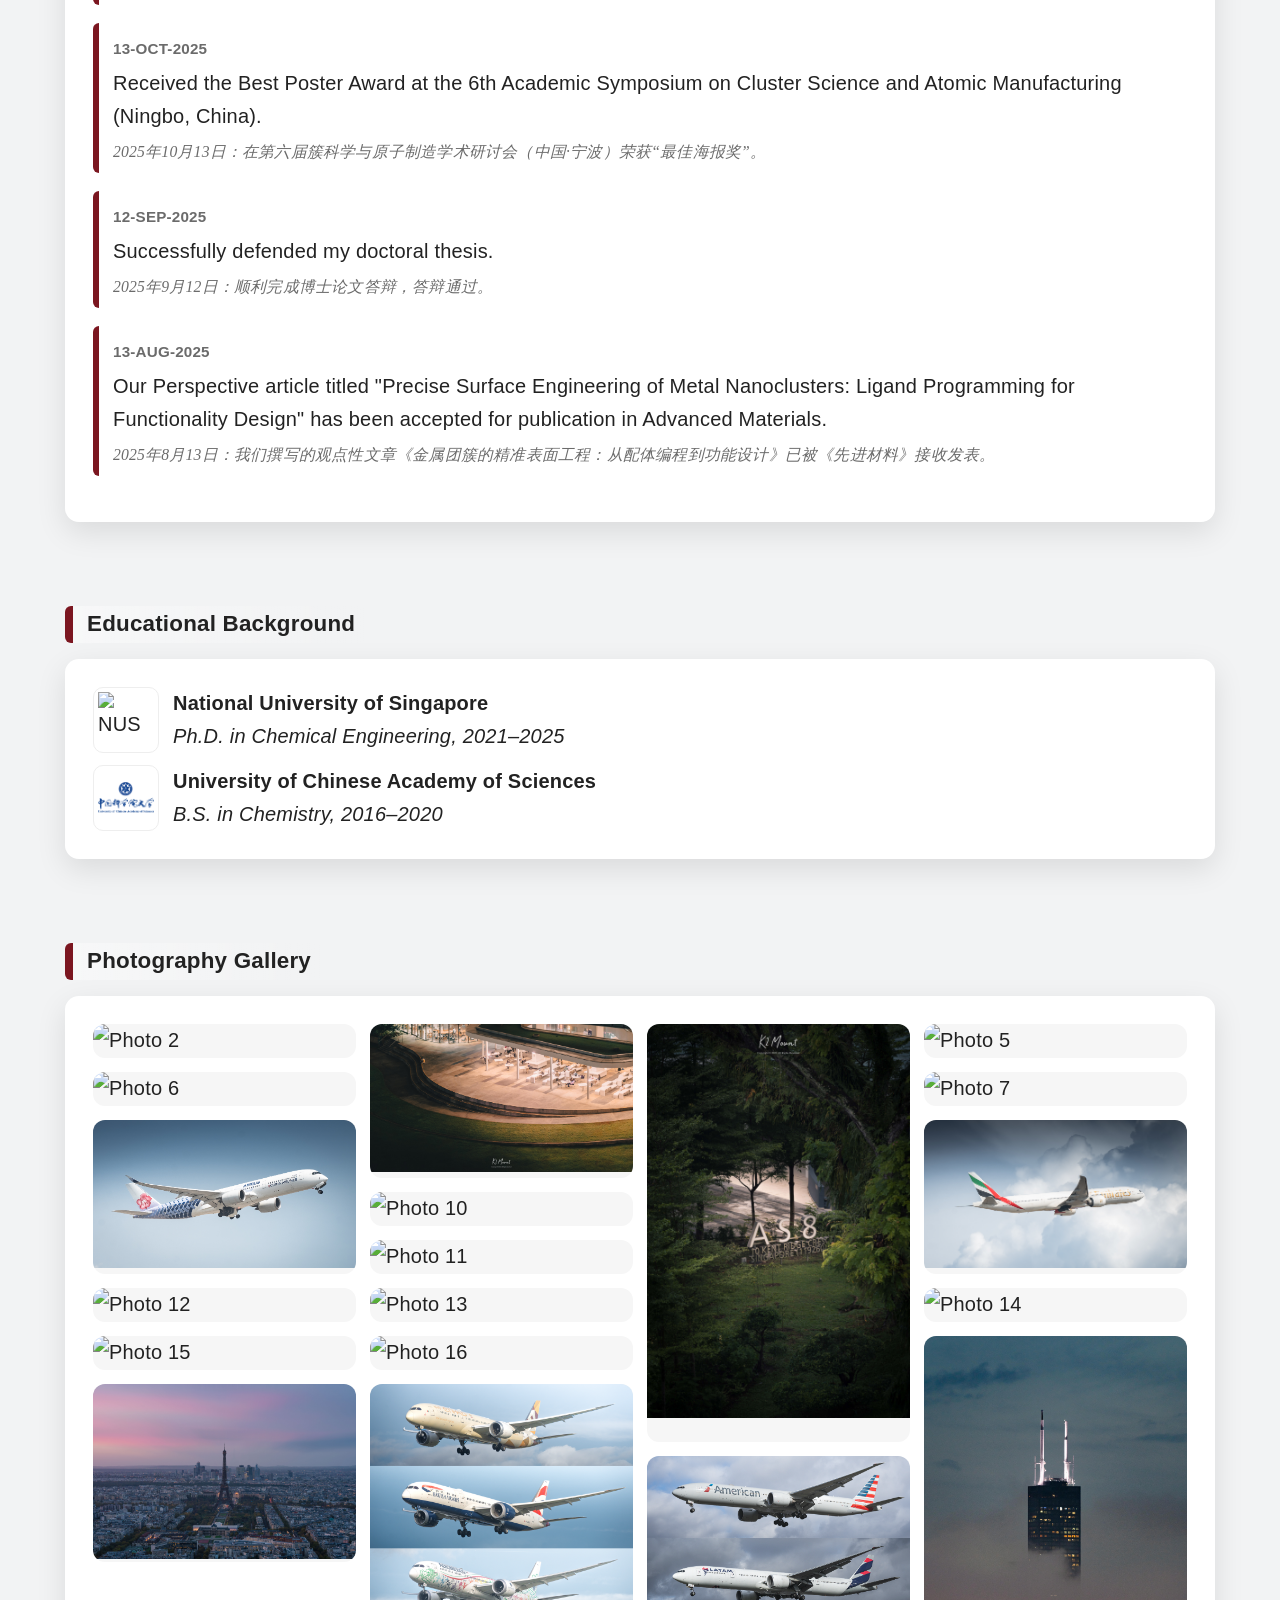
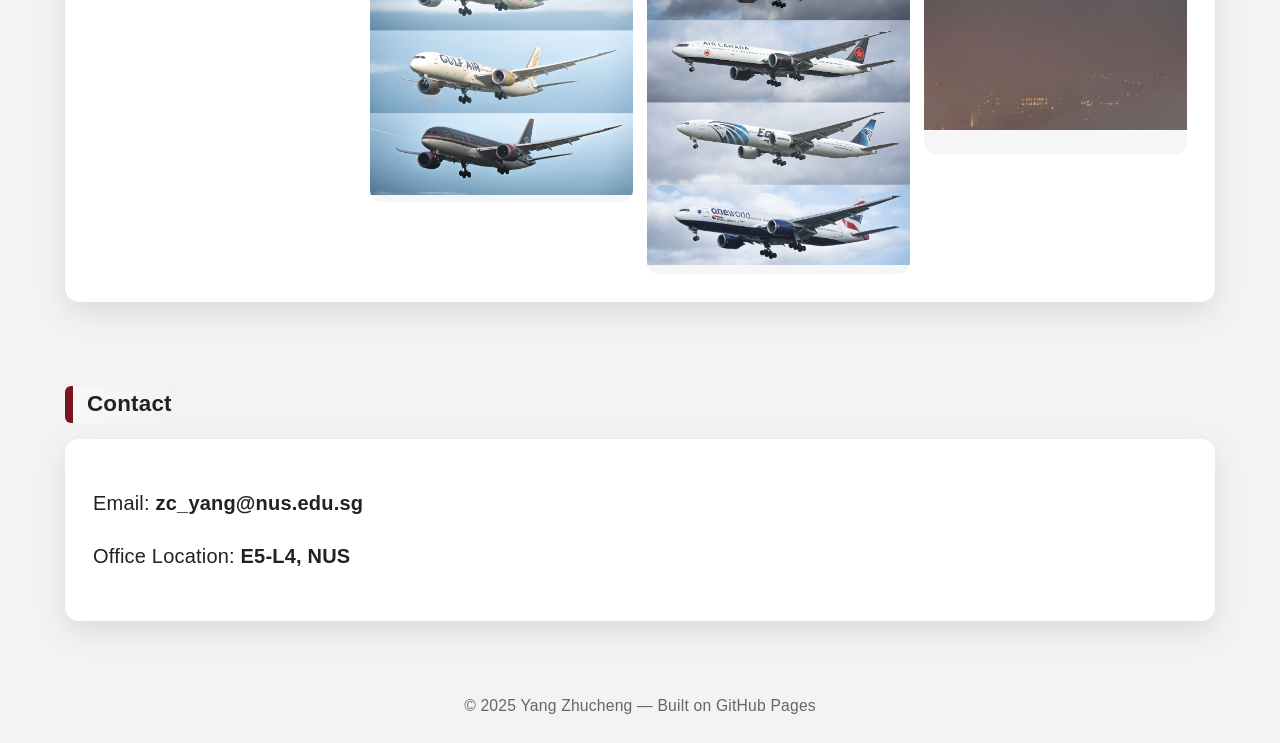
==== commit 08992eee: "Update news translation for clarity Removed a link from the translation section of a news item." ====
--- a/index.html
+++ b/index.html
@@ -219,7 +219,7 @@
       <div class="news-item">
         <div class="news-item-date">13-JAN-2026</div>
         <div>Published our research article “Assembly of Tetrahedral Units in the Atomic-Resolved Structural Evolution of Gold Nanostructures” in J. Am. Chem. Soc., uncovering a tetrahedral unit–guided assembly pathway that connects fleeting intermediates to the final Au nanostructure.</div>
-        <div class="news-translation zh">2026年1月13日：我们在《美国化学会刊》发表研究论文《金纳米结构中的原子分辨级四面体组装机制》。工作揭示了金纳米结构演化中由四面体单元牵引的组装路径，把“转瞬即逝的中间体”与最终结构串联起来，让生长过程第一次变得更可视、更可解释。Check this out：https://mp.weixin.qq.com/s/Yp-TSILrQaJ8fzFvn7YsNw?scene=1</div>
+        <div class="news-translation zh">2026年1月13日：我们在《美国化学会刊》发表研究论文《金纳米结构中的原子分辨级四面体组装机制》。工作揭示了金纳米结构演化中由四面体单元牵引的组装路径，把“转瞬即逝的中间体”与最终结构串联起来，让生长过程第一次变得更可视、更可解释。</div>
       </div>
       <div class="news-item">
         <div class="news-item-date">20-NOV-2025</div>
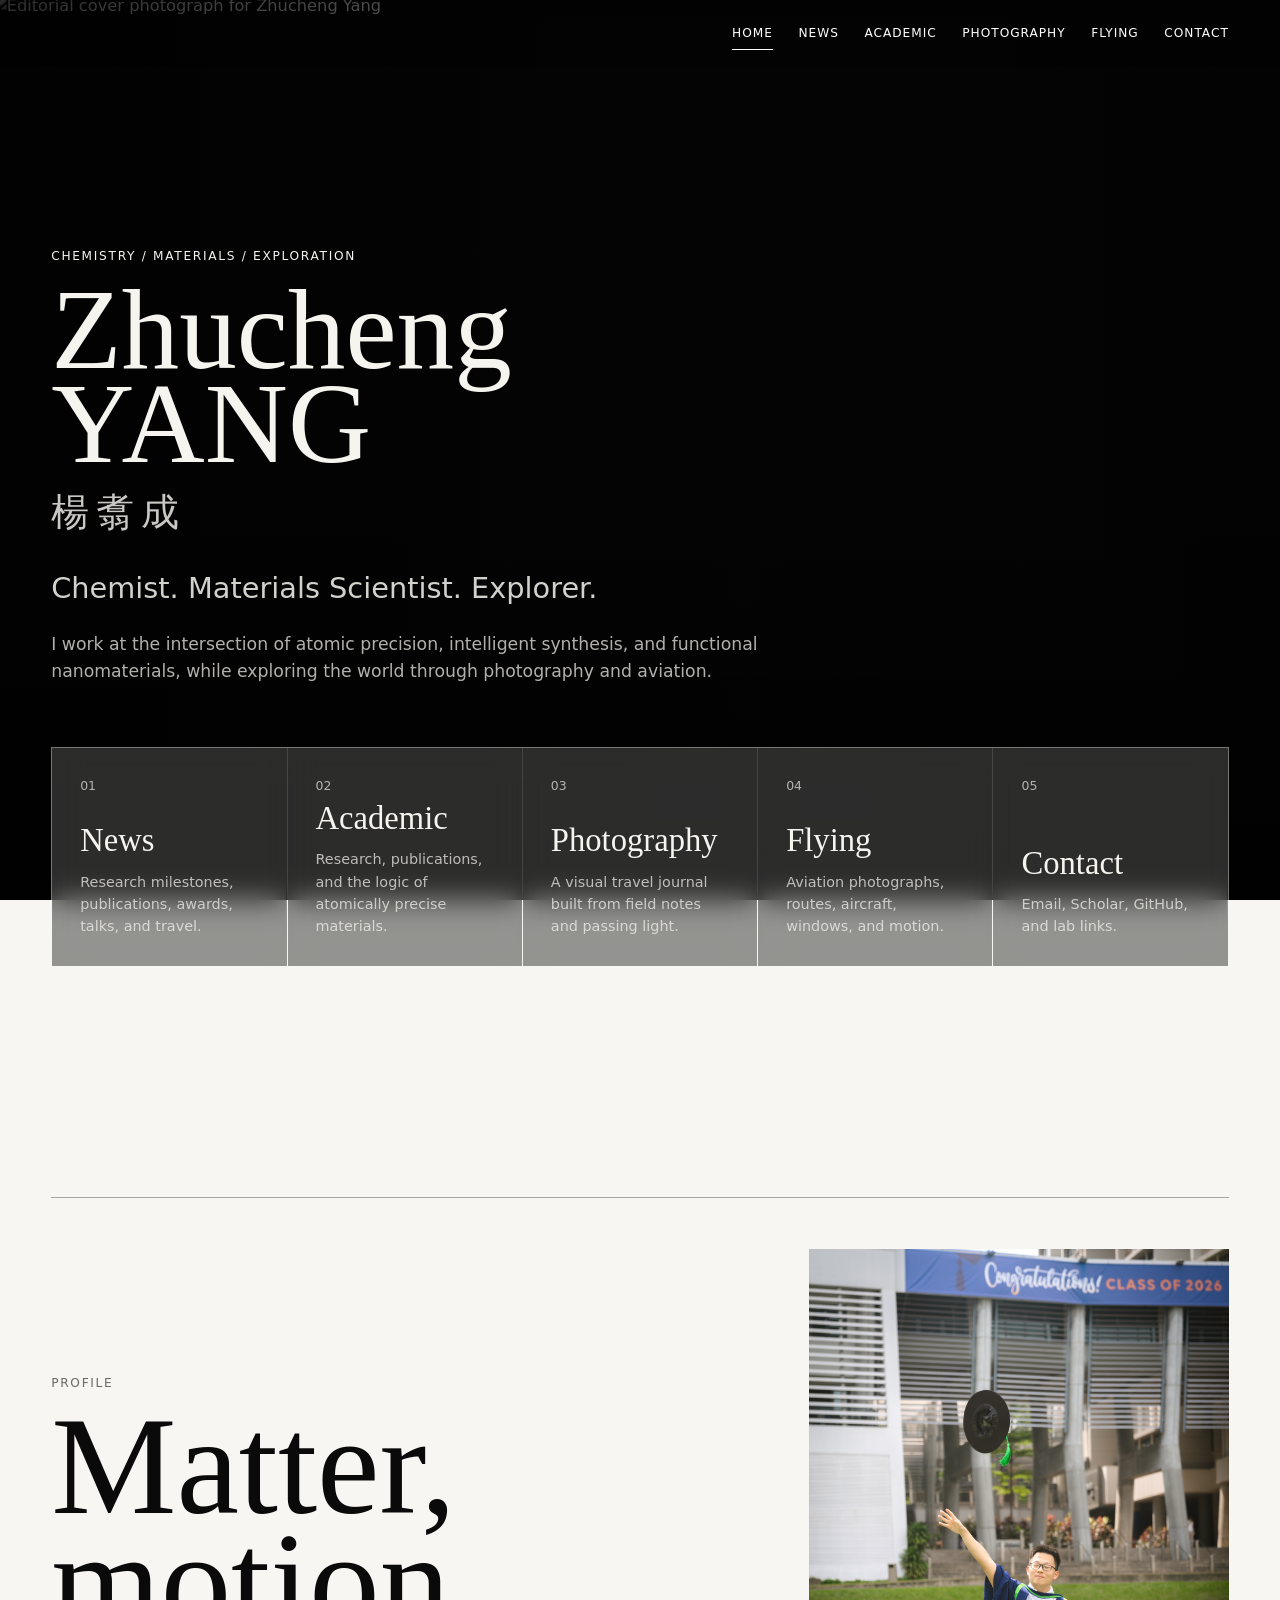
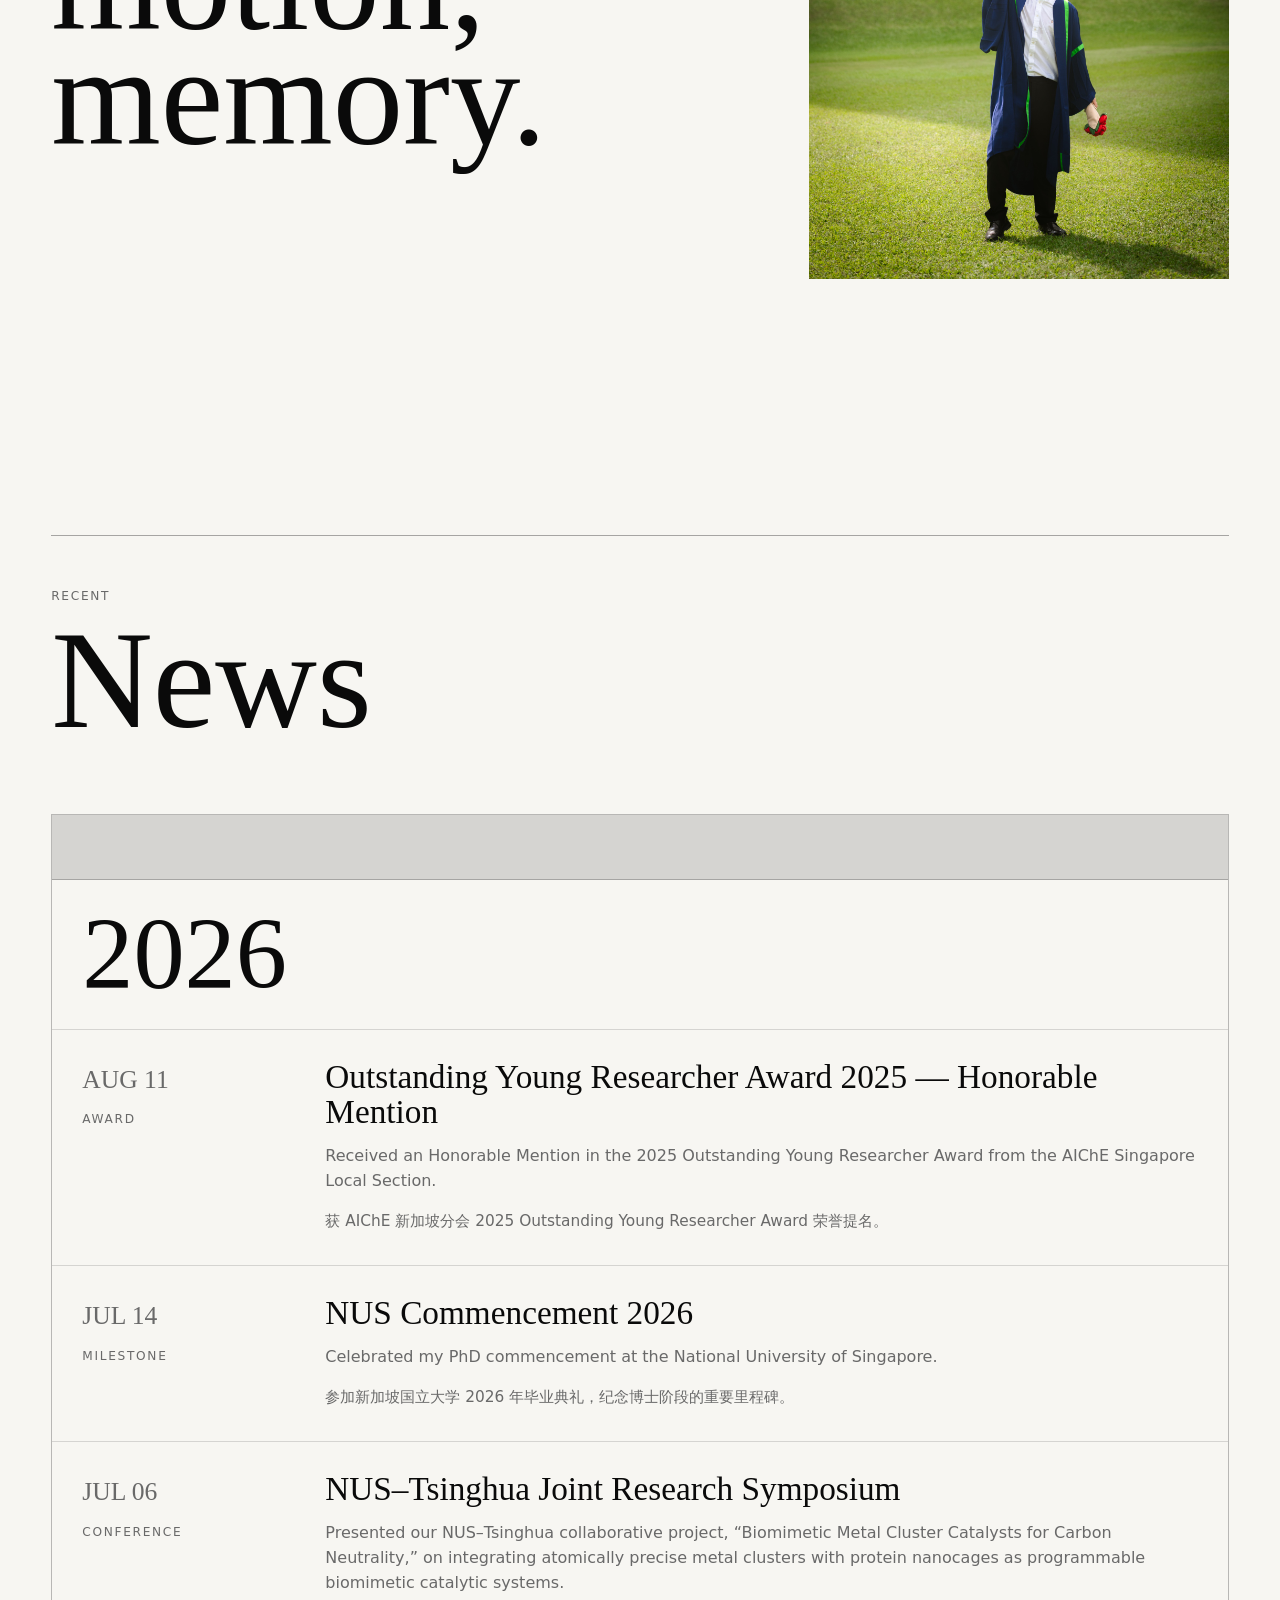
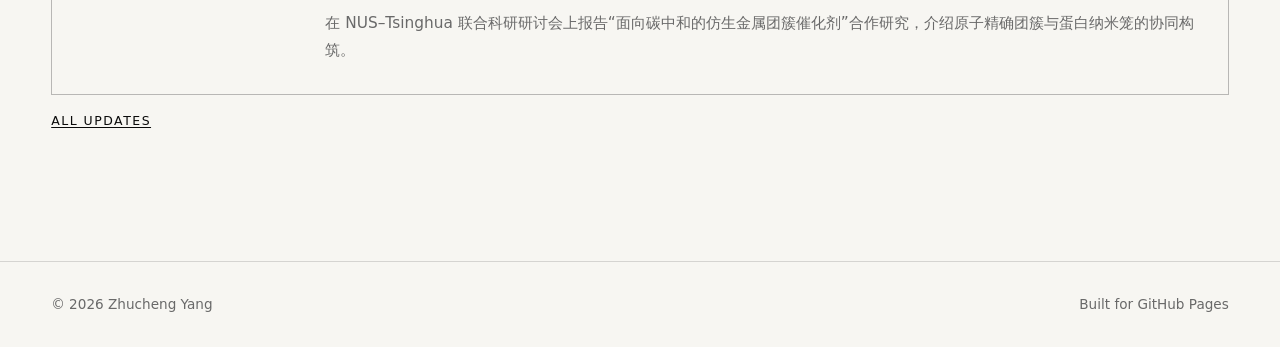
==== commit ac1dca26: "Finalize Redesign V2 with optimized web media" ====
--- a/index.html
+++ b/index.html
@@ -1,333 +1,110 @@
 <!DOCTYPE html>
 <html lang="en">
 <head>
-  <meta charset="UTF-8" />
-  <meta name="viewport" content="width=device-width, initial-scale=1.0" />
-  <title>K2Mount | Home</title>
-
-  <style>
-    :root{
-      --accent: #7b1620; /* burgundy */
-      --muted: #6b6b6b;   /* muted gray */
-      --page-bg: #f2f3f4;  /* page background */
-      --card-bg: #ffffff;
-      --bg-image: none;
-      --bg-opacity: 0.06;
-
-      --base-font: 20px;         /* increased base font size for better readability */
-      --card-radius: 14px;
-      --card-padding: 28px;
-      --container-max: 1150px;
-      --shadow-1: 0 6px 18px rgba(0,0,0,0.06);
-      --shadow-2: 0 10px 30px rgba(0,0,0,0.10);
-    }
-
-    html::before{
-      content: "";
-      position: fixed;
-      inset: 0;
-      background-image: var(--bg-image);
-      background-size: cover;
-      background-position: center;
-      opacity: var(--bg-opacity);
-      z-index: 0;
-      pointer-events: none;
-    }
-
-    /* Base typography and smoothing */
-    body {
-      font-family: 'Khmer MN', Inter, Arial, "Helvetica Neue", Helvetica, sans-serif;
-      margin: 0;
-      padding: 0;
-      background: var(--page-bg);
-      color: #222;
-      line-height: 1.65;
-      -webkit-font-smoothing:antialiased;
-      -moz-osx-font-smoothing:grayscale;
-      font-size: var(--base-font);
-      letter-spacing: 0.01em;
-    }
-
-    a { color: var(--accent); text-decoration: none; transition: color .18s ease, transform .18s ease; }
-    a:hover { text-decoration: none; color: #a11f2b; transform: translateY(-1px); }
-
-    .container { max-width: var(--container-max); margin: 48px auto; padding: 0 26px; position: relative; z-index:1; }
-
-    /* Header */
-    header{
-      background: rgba(255,255,255,0.94);
-      backdrop-filter: blur(6px);
-      padding: 14px 26px;
-      border-radius: 12px;
-      display:flex; align-items:center; justify-content:space-between;
-      box-shadow: var(--shadow-1);
-      position: sticky; top: 12px; z-index: 200;
-      transition: box-shadow .25s ease, transform .18s ease;
-    }
-    header:hover{ box-shadow: var(--shadow-2); }
-
-    .logo { display:flex; align-items:center; gap:14px; }
-    /* Logo size adjusted and slightly rounded */
-    #site-logo { width:60px; height:auto; display:block; border-radius:8px; box-shadow:0 6px 18px rgba(0,0,0,0.08); transition: transform .18s ease; }
-    #site-logo:hover { transform: translateY(-3px) scale(1.02); }
-    .site-title { font-weight:900; color:var(--accent); font-size:1.05rem; letter-spacing:0.02em; }
-
-    nav { display:flex; align-items:center; gap:10px; }
-    nav a {
-      margin-left:0;
-      font-weight:700;
-      color:var(--accent);
-      padding:8px 12px;
-      border-radius:8px;
-      font-size:0.98rem;
-      transition: background .16s ease, color .16s ease;
-    }
-    nav a:hover{ background: rgba(123,22,32,0.06); color: #6b0f15; }
-
-    .card{
-      background:var(--card-bg);
-      padding:var(--card-padding);
-      border-radius:var(--card-radius);
-      box-shadow:var(--shadow-2);
-      margin-bottom:36px;
-      overflow:visible;
-    }
-
-    .intro{ display:flex; flex-wrap:wrap; gap:28px; align-items:center; }
-    .intro-text{ flex:1; min-width:260px; }
-    .intro-text h1{ font-size:2.4rem; margin:0 0 10px; line-height:1.05; }
-    .intro-text p{ color:var(--muted); margin:8px 0; font-size:1.02rem; }
-
-    .profile-photo{
-      width:180px;
-      height:180px;
-      border-radius:50%;
-      overflow:hidden;
-      box-shadow:0 12px 34px rgba(0,0,0,0.12);
-      flex-shrink:0;
-      border: 4px solid rgba(255,255,255,0.7);
-      background: linear-gradient(180deg, #fff, #fafafa);
-    }
-    .profile-photo img{ width:100%; height:100%; object-fit:cover; display:block; }
-
-    .section-title{
-      font-size:1.4rem;
-      margin:48px 0 16px;
-      padding-left:14px;
-      border-left:8px solid var(--accent);
-      display:inline-block;
-      background: linear-gradient(90deg, rgba(255,255,255,0.4), rgba(255,255,255,0.0));
-      padding-right:10px;
-      border-radius:6px;
-    }
-
-    /* gallery (masonry) */
-    .gallery-masonry{
-      display:grid;
-      grid-template-columns: repeat(auto-fill, minmax(220px,1fr));
-      gap:14px;
-      grid-auto-rows:10px;
-      grid-auto-flow:dense;
-    }
-    .gallery-item{
-      border-radius:12px; overflow:hidden;
-      background:#f6f6f6;
-      transition:transform .35s, box-shadow .35s;
-      cursor:pointer;
-      display:block;
-    }
-    .gallery-item img{
-      width:100%; height:auto; display:block; object-fit:cover;
-      vertical-align:middle;
-    }
-    .gallery-item:hover{ transform:translateY(-8px); box-shadow:0 26px 50px rgba(0,0,0,0.16); }
-
-    /* milestones */
-    .news-item{ border-left:6px solid var(--accent); padding-left:14px; margin-bottom:18px; border-radius:6px; padding-top:8px; padding-bottom:8px; background:linear-gradient(180deg, rgba(255,255,255,0.6), rgba(255,255,255,0.0)); }
-    .news-item-date{ font-weight:800; color:var(--muted); font-size:0.95rem; margin-bottom:6px; display:inline-block; }
-    .news-translation{ color:var(--muted); font-style:italic; margin-top:6px; font-size:0.98rem; }
-
-    /* contact */
-    .contact strong.office{ font-weight:900; }
-
-    /* footer */
-    footer{ font-size:0.98rem; color:#666; }
-
-    /* responsive */
-    @media(max-width:980px){
-      .container { padding: 0 18px; }
-      header{ padding:12px 16px; }
-      .intro{ flex-direction:column; text-align:center; align-items:center; }
-      .profile-photo{ margin:0 auto; width:160px; height:160px; }
-      .gallery-masonry { grid-auto-rows:8px; grid-template-columns: repeat(auto-fill, minmax(180px,1fr)); }
-      .intro-text h1{ font-size:1.85rem; }
-    }
-
-    @media(max-width:520px){
-      #site-logo { width:88px; }
-      .intro-text h1{ font-size:1.6rem; }
-      :root { --base-font:16px; }
-    }
-
-    /* Chinese in KaiTi */
-    .zh{ font-family:'KaiTi','楷体',serif; }
-
-  </style>
+  <meta charset="UTF-8">
+  <meta name="viewport" content="width=device-width, initial-scale=1.0">
+  <meta name="description" content="Zhucheng Yang - chemist, materials scientist, photographer, and aviation enthusiast.">
+  <title>Zhucheng Yang</title>
+  <link rel="icon" href="assets/images/general/lake2%20copy.png">
+  <link rel="stylesheet" href="assets/css/site.css">
 </head>
-<body>
-  <header>
-    <div class="logo">
-      <a href="index.html" aria-label="Home"><img id="site-logo" src="lake2 copy.png" alt="K2Mount logo (replace)"></a>
-      <div class="site-title">YANG, Zhucheng's HOMEPAGE</div>
-    </div>
-    <nav>
-      <a href="#about">About</a>
-      <a href="#education">Education</a>
-      <a href="publications.html">Publications</a>
-      <a href="#gallery">Gallery</a>
-      <a href="#milestones">Milestones</a>
-      <a href="#contact">Contact</a>
+<body data-page="home" data-news-limit="3">
+  <a class="skip-link" href="#main">Skip to content</a>
+  <header class="site-header" aria-label="Site header">
+    <div class="site-mark site-mark--empty" aria-hidden="true"></div>
+    <button class="menu-toggle" type="button" data-menu-toggle aria-expanded="false" aria-controls="site-nav">Menu</button>
+    <nav class="main-nav" id="site-nav" data-nav aria-label="Primary navigation">
+      <a href="index.html" aria-current="page">Home</a>
+      <a href="news.html">News</a>
+      <a href="academic.html">Academic</a>
+      <a href="photography.html">Photography</a>
+      <a href="flying.html">Flying</a>
+      <a href="contact.html">Contact</a>
     </nav>
   </header>
 
-  <main class="container">
-    <section id="about" class="card intro">
-      <div class="intro-text">
-        <h1>YANG, Zhucheng <span class="zh">(杨翥成)</span></h1>
-        <p>Hi, I’m Zhucheng, born in Changzhou, Jiangsu <span class="zh">(江苏常州)</span>, and spent my university years in Beijing <span class="zh">(北京)</span>. I work on smart synthesis for atomically-precise nanochemistry.
-        <p>Beyond the lab, I’m a photography and travel enthusiast, always chasing new sights and capturing moments.</p> 
-        <p>I love basketball and am a devoted aviation fan—planes are my favorite subjects to shoot!</p>
-        <p>I am a dog person and at home, I’m accompanied by my “cool” corgi, <span class="zh">Lucky (杨来福儿)</span>, whose attitude is as sharp as it is adorable.</p>
-        <p>Feel free to connect — I'd love to hear from you.</p>
-        <p><a href="https://scholar.google.com/citations?user=mU3KsEEAAAAJ&hl=zh-CN" target="_blank" rel="noopener noreferrer">Google Scholar</a> · <a href="https://blog.nus.edu.sg/xiegroupnus/" target="_blank" rel="noopener noreferrer">LAB Link</a></p>
+  <main id="main">
+    <section class="hero" aria-label="Homepage hero">
+      <div class="hero-media">
+        <img src="assets/images/covers/主封面.jpg" alt="Editorial cover photograph for Zhucheng Yang">
       </div>
-      <div class="profile-photo"><img src="DSC02566.jpg" alt="Profile"></div>
+      <div class="hero-inner">
+        <p class="eyebrow" data-home-eyebrow>Chemistry / Materials / Exploration</p>
+        <h1 class="hero-title" data-home-title><span>Zhucheng</span><span>YANG</span></h1>
+        <p class="hero-chinese-name" lang="zh-Hant" data-home-chinese>楊翥成</p>
+        <p class="hero-subtitle" data-home-subtitle>Chemist. Materials Scientist. Explorer.</p>
+        <p class="hero-copy" data-home-intro>I work at the intersection of atomic precision, intelligent synthesis, and functional nanomaterials, while exploring the world through photography and aviation.</p>
+      </div>
     </section>
 
-    <h2 id="newsletters" class="section-title">Newsletters</h2>
-    <div class="card">
-      <div class="news-item">
-        <div class="news-item-date">12-FEB-2026</div>
-        <div>Our design was featured as the Front Cover of J. Am. Chem. Soc. for our article “Assembly of Tetrahedral Units in the Atomic-Resolved Structural Evolution of Gold Nanostructures”—a cover highlight of our atomic-level view into how gold nanostructures assemble.</div>
-        <div class="news-translation zh">2026年2月12日：我们在《美国化学会刊》发表的研究论文《金纳米结构中的原子分辨级四面体组装机制》获选为当期正封面（Front Cover）！</div>
+    <section class="home-cards" aria-label="Primary website sections">
+      <div class="card-grid" data-home-cards>
+        <a class="entry-card" href="news.html">
+          <span class="number">01</span>
+          <div>
+            <h2>News</h2>
+            <p>Research milestones, publications, awards, talks, and travel.</p>
+          </div>
+        </a>
+        <a class="entry-card" href="academic.html">
+          <span class="number">02</span>
+          <div>
+            <h2>Academic</h2>
+            <p>Research, publications, and the logic of atomically precise materials.</p>
+          </div>
+        </a>
+        <a class="entry-card" href="photography.html">
+          <span class="number">03</span>
+          <div>
+            <h2>Photography</h2>
+            <p>A visual travel journal built from field notes and passing light.</p>
+          </div>
+        </a>
+        <a class="entry-card" href="flying.html">
+          <span class="number">04</span>
+          <div>
+            <h2>Flying</h2>
+            <p>Aviation photographs, routes, aircraft, windows, and motion.</p>
+          </div>
+        </a>
+        <a class="entry-card" href="contact.html">
+          <span class="number">05</span>
+          <div>
+            <h2>Contact</h2>
+            <p>Email, Scholar, GitHub, and lab links.</p>
+          </div>
+        </a>
       </div>
-      <div class="news-item">
-        <div class="news-item-date">1-FEB-2026 to 7-FEB-2026</div>
-        <div>Presented a poster at the Gordon Research Conference (GRC) on Atomically Precise Nanochemistry 2026 (Pomona, Los Angeles, USA).</div>
-        <div class="news-translation zh">2026年2月1日–7日：参加在美国洛杉矶举行的GRC Atomically Precise Nanochemistry 2026，并展示海报。这周密集地与领域内的老朋友、新同行交流想法，还和多年未见的老朋友聚了聚！</div>
+    </section>
+
+    <section class="section">
+      <div class="lede profile-lede reveal">
+        <div>
+          <p class="page-kicker">Profile</p>
+          <h2 class="page-title"><span>Matter,</span><span>motion,</span><span>memory.</span></h2>
+        </div>
+        <figure class="profile-portrait" data-profile-portrait>
+          <img src="assets/images/Myself/DSC08674.jpg" alt="Portrait of Zhucheng Yang" loading="lazy" decoding="async">
+        </figure>
       </div>
-      <div class="news-item">
-        <div class="news-item-date">13-JAN-2026</div>
-        <div>Published our research article “Assembly of Tetrahedral Units in the Atomic-Resolved Structural Evolution of Gold Nanostructures” in J. Am. Chem. Soc., uncovering a tetrahedral unit–guided assembly pathway that connects fleeting intermediates to the final Au nanostructure.</div>
-        <div class="news-translation zh">2026年1月13日：我们在《美国化学会刊》发表研究论文《金纳米结构中的原子分辨级四面体组装机制》。工作揭示了金纳米结构演化中由四面体单元牵引的组装路径，把“转瞬即逝的中间体”与最终结构串联起来，让生长过程第一次变得更可视、更可解释。</div>
-      </div>
-      <div class="news-item">
-        <div class="news-item-date">20-NOV-2025</div>
-        <div>Our Design for ”Precise Surface Engineering of Metal Nanoclusters: Ligand Programming for Functionality Design“ was selected as the Inside Front Cover of Advanced Materials, showcasing our work as a visual highlight in the issue.</div>
-        <div class="news-translation zh">2025年11月20日：我们在《先进材料》发表的观点性文章《金属团簇的精准表面工程：从配体编程到功能设计》获选为内封面（Inside Front Cover）展示，成为该期的视觉亮点之一。</div>
-      </div>
-      <div class="news-item">
-        <div class="news-item-date">31-OCT-2025</div>
-        <div>Conferred the degree of Doctor of Philosophy by the National University of Singapore.</div>
-        <div class="news-translation zh">2025年10月31日：获新加坡国立大学授予哲学博士（Ph.D.）学位。</div>
-      </div>
-      <div class="news-item">
-        <div class="news-item-date">13-OCT-2025</div>
-        <div>Received the Best Poster Award at the 6th Academic Symposium on Cluster Science and Atomic Manufacturing (Ningbo, China).</div>
-        <div class="news-translation zh">2025年10月13日：在第六届簇科学与原子制造学术研讨会（中国·宁波）荣获“最佳海报奖”。</div>
-      </div>
-      <div class="news-item">
-        <div class="news-item-date">12-SEP-2025</div>
-        <div>Successfully defended my doctoral thesis.</div>
-        <div class="news-translation zh">2025年9月12日：顺利完成博士论文答辩，答辩通过。</div>
-      </div>
-      <div class="news-item">
-        <div class="news-item-date">13-AUG-2025</div>
-        <div>Our Perspective article titled "Precise Surface Engineering of Metal Nanoclusters: Ligand Programming for Functionality Design" has been accepted for publication in Advanced Materials.</div>
-        <div class="news-translation zh">2025年8月13日：我们撰写的观点性文章《金属团簇的精准表面工程：从配体编程到功能设计》已被《先进材料》接收发表。</div>
-      </div>
-    </div>
+    </section>
 
-    <h2 id="education" class="section-title">Educational Background</h2>
-    <div class="card">
-      <div style="display:flex; gap:14px; align-items:center; flex-wrap:wrap;">
-        <div style="width:64px; height:64px; background:#fff; border-radius:10px; display:inline-flex; align-items:center; justify-content:center; border:1px solid #eee;"><img src="NUS logo.jpg" alt="NUS logo" style="max-width:56px; max-height:56px;"></div>
+    <section class="section" aria-labelledby="latest-news">
+      <div class="lede is-compact">
         <div>
-          <strong>National University of Singapore</strong><br>
-          <em>Ph.D. in Chemical Engineering, 2021–2025</em>
+          <p class="page-kicker">Recent</p>
+          <h2 class="page-title" id="latest-news">News</h2>
         </div>
       </div>
-      <div style="height:12px;"></div>
-      <div style="display:flex; gap:14px; align-items:center; flex-wrap:wrap;">
-        <div style="width:64px; height:64px; background:#fff; border-radius:10px; display:inline-flex; align-items:center; justify-content:center; border:1px solid #eee;"><img src="UCAS logo.png" alt="UCAS logo" style="max-width:56px; max-height:56px;"></div>
-        <div>
-          <strong>University of Chinese Academy of Sciences</strong><br>
-          <em>B.S. in Chemistry, 2016–2020</em>
-        </div>
-      </div>
-    </div>
-
-    <h2 id="gallery" class="section-title">Photography Gallery</h2>
-    <div class="card">
-      <div id="gallery-masonry" class="gallery-masonry">
-        <div class="gallery-item"><img src="gallery/photo2.jpg" alt="Photo 2"></div>
-        <div class="gallery-item"><img src="gallery/photo3.jpg" alt="Photo 3"></div>
-        <div class="gallery-item"><img src="gallery/photo4.jpg" alt="Photo 4"></div>
-        <div class="gallery-item"><img src="gallery/photo5.jpg" alt="Photo 5"></div>
-        <div class="gallery-item"><img src="gallery/photo6.jpg" alt="Photo 6"></div>
-        <div class="gallery-item"><img src="gallery/photo7.jpg" alt="Photo 7"></div>
-        <div class="gallery-item"><img src="gallery/photo8.jpg" alt="Photo 8"></div>
-        <div class="gallery-item"><img src="gallery/photo9.jpg" alt="Photo 9"></div>
-        <div class="gallery-item"><img src="gallery/photo10.jpg" alt="Photo 10"></div>
-        <div class="gallery-item"><img src="gallery/photo11.jpg" alt="Photo 11"></div>
-        <div class="gallery-item"><img src="gallery/photo12.jpg" alt="Photo 12"></div>
-        <div class="gallery-item"><img src="gallery/photo13.jpg" alt="Photo 13"></div>
-        <div class="gallery-item"><img src="gallery/photo14.jpg" alt="Photo 14"></div>
-        <div class="gallery-item"><img src="gallery/photo15.jpg" alt="Photo 15"></div>
-        <div class="gallery-item"><img src="gallery/photo16.jpg" alt="Photo 16"></div>
-        <div class="gallery-item"><img src="gallery/photo17.jpg" alt="Photo 17"></div>
-        <div class="gallery-item"><img src="gallery/photo18.jpg" alt="Photo 18"></div>
-        <div class="gallery-item"><img src="gallery/photo19.jpg" alt="Photo 19"></div>
-        <div class="gallery-item"><img src="gallery/photo20.jpg" alt="Photo 20"></div>
-      </div>
-    </div>
-
-    <h2 id="contact" class="section-title">Contact</h2>
-    <div class="card contact">
-      <p>Email: <strong>zc_yang@nus.edu.sg</strong></p>
-      <p>Office Location: <strong class="office">E5-L4, NUS</strong></p>
-    </div>
-
+      <div class="news-list" data-news></div>
+      <a class="text-link" href="news.html">All updates</a>
+    </section>
   </main>
 
-  <footer style="text-align:center; padding:24px 0; color:#666;">© 2025 Yang Zhucheng — Built on GitHub Pages</footer>
-
-  <script>
-    // Masonry layout using CSS Grid + JS
-    (function(){
-      const grid = document.getElementById('gallery-masonry');
-      if(!grid) return;
-      const GAP = parseInt(getComputedStyle(grid).getPropertyValue('gap')) || 14;
-      function resizeAll(){
-        const rowHeight = parseFloat(getComputedStyle(grid).getPropertyValue('grid-auto-rows')) || 10;
-        grid.querySelectorAll('.gallery-item').forEach(item=>{
-          const img = item.querySelector('img');
-          if(!img) return;
-          const h = img.getBoundingClientRect().height;
-          const span = Math.ceil((h + GAP) / (rowHeight + GAP));
-          item.style.gridRowEnd = 'span '+span;
-        });
-      }
-      const imgs = grid.querySelectorAll('img');
-      let loaded = 0;
-      imgs.forEach(img=>{
-        if(img.complete){ loaded++; }
-        img.addEventListener('load', ()=>{ loaded++; resizeAll(); });
-        img.addEventListener('error', ()=>{ loaded++; resizeAll(); });
-      });
-      setTimeout(resizeAll,160);
-      window.addEventListener('resize', ()=>{ setTimeout(resizeAll,160); });
-    })();
-  </script>
+  <footer class="footer">
+    <span>&copy; 2026 Zhucheng Yang</span>
+    <span>Built for GitHub Pages</span>
+  </footer>
+  <script src="assets/js/site.js" defer></script>
 </body>
 </html>
--- a/assets/css/site.css
+++ b/assets/css/site.css
@@ -0,0 +1,1203 @@
+:root {
+  --bg: #f7f6f2;
+  --paper: #ffffff;
+  --ink: #0a0a0a;
+  --soft-ink: #252525;
+  --muted: #696969;
+  --quiet: #9b9b9b;
+  --line: rgba(10, 10, 10, 0.14);
+  --line-strong: rgba(10, 10, 10, 0.34);
+  --inverse: #f5f4ef;
+  --max: 1500px;
+  --gutter: clamp(20px, 4vw, 68px);
+  --serif: Georgia, "Times New Roman", serif;
+  --sans: Inter, ui-sans-serif, system-ui, -apple-system, BlinkMacSystemFont, "Segoe UI", sans-serif;
+  --kai: "Kaiti TC", "BiauKai", "STKaiti", "KaiTi", serif;
+  --sans-sc: "PingFang SC", "Hiragino Sans GB", "Microsoft YaHei", "Noto Sans CJK SC", var(--sans);
+}
+
+* {
+  box-sizing: border-box;
+}
+
+html {
+  scroll-behavior: smooth;
+}
+
+body {
+  margin: 0;
+  background: var(--bg);
+  color: var(--ink);
+  font-family: var(--sans);
+  font-size: 16px;
+  line-height: 1.55;
+  text-rendering: optimizeLegibility;
+  -webkit-font-smoothing: antialiased;
+}
+
+body.menu-open {
+  overflow: hidden;
+}
+
+img {
+  display: block;
+  max-width: 100%;
+}
+
+a {
+  color: inherit;
+  text-decoration-thickness: 1px;
+  text-underline-offset: 0.18em;
+}
+
+a:hover {
+  color: #000000;
+}
+
+:focus-visible {
+  outline: 2px solid var(--ink);
+  outline-offset: 4px;
+}
+
+.skip-link {
+  position: fixed;
+  left: 1rem;
+  top: 1rem;
+  z-index: 1000;
+  padding: 0.6rem 0.8rem;
+  background: var(--ink);
+  color: var(--inverse);
+  transform: translateY(-140%);
+  transition: transform 180ms ease;
+}
+
+.skip-link:focus {
+  transform: translateY(0);
+}
+
+.site-header {
+  position: fixed;
+  inset: 0 0 auto;
+  z-index: 100;
+  display: grid;
+  grid-template-columns: 1fr auto;
+  align-items: center;
+  gap: 1.5rem;
+  padding: 22px var(--gutter);
+  color: #ffffff;
+  background: linear-gradient(180deg, rgba(0, 0, 0, 0.34), rgba(0, 0, 0, 0));
+  text-shadow: 0 1px 18px rgba(0, 0, 0, 0.36);
+}
+
+.brand {
+  font-family: var(--serif);
+  font-size: clamp(1.08rem, 1.6vw, 1.55rem);
+  letter-spacing: 0;
+  text-decoration: none;
+}
+
+.site-mark {
+  min-width: clamp(112px, 14vw, 220px);
+  min-height: 1.4rem;
+}
+
+.site-mark--empty {
+  pointer-events: none;
+}
+
+.main-nav {
+  display: flex;
+  align-items: center;
+  gap: clamp(14px, 2vw, 28px);
+  font-size: 0.76rem;
+  letter-spacing: 0.08em;
+  text-transform: uppercase;
+}
+
+.main-nav a {
+  position: relative;
+  text-decoration: none;
+}
+
+.main-nav a::after {
+  content: "";
+  position: absolute;
+  left: 0;
+  right: 0;
+  bottom: -0.45rem;
+  height: 1px;
+  background: currentColor;
+  transform: scaleX(0);
+  transform-origin: left;
+  transition: transform 300ms ease;
+}
+
+.main-nav a:hover::after,
+.main-nav a[aria-current="page"]::after {
+  transform: scaleX(1);
+}
+
+.menu-toggle {
+  display: none;
+  border: 1px solid rgba(255, 255, 255, 0.44);
+  background: transparent;
+  color: #ffffff;
+  border-radius: 999px;
+  padding: 0.55rem 0.8rem;
+  font: inherit;
+  letter-spacing: 0.08em;
+  text-transform: uppercase;
+}
+
+.hero,
+.page-hero,
+.contact-hero {
+  position: relative;
+  display: grid;
+  align-items: end;
+  overflow: hidden;
+  isolation: isolate;
+  background: #050505;
+  color: var(--inverse);
+}
+
+.hero {
+  min-height: 100svh;
+  align-items: end;
+}
+
+.page-hero {
+  min-height: 78svh;
+}
+
+.contact-hero {
+  min-height: 100svh;
+}
+
+.hero-media,
+.page-hero-media {
+  position: absolute;
+  inset: 0;
+  z-index: -2;
+}
+
+.hero-media img,
+.page-hero-media img,
+.contact-hero img {
+  width: 100%;
+  height: 100%;
+  object-fit: cover;
+  filter: grayscale(1) saturate(0) contrast(0.92) brightness(0.76);
+  transform: scale(1.015);
+}
+
+.hero::after,
+.page-hero::after,
+.contact-hero::after {
+  content: "";
+  position: absolute;
+  inset: 0;
+  z-index: -1;
+  background:
+    linear-gradient(90deg, rgba(0, 0, 0, 0.62), rgba(0, 0, 0, 0.18) 58%, rgba(0, 0, 0, 0.42)),
+    linear-gradient(0deg, rgba(0, 0, 0, 0.62), transparent 48%);
+}
+
+.hero-inner,
+.page-hero-inner,
+.contact-hero-inner {
+  width: min(100%, var(--max));
+  margin: 0 auto;
+  padding: 18vh var(--gutter) clamp(170px, 22vh, 240px);
+}
+
+.page-hero-inner {
+  padding-top: 24vh;
+  padding-bottom: clamp(60px, 9vw, 118px);
+}
+
+.eyebrow,
+.page-kicker,
+.thin-heading,
+.news-category {
+  font-size: 0.76rem;
+  letter-spacing: 0.14em;
+  text-transform: uppercase;
+}
+
+.eyebrow {
+  margin: 0 0 1rem;
+}
+
+.hero-title,
+.page-title,
+.contact-title {
+  margin: 0;
+  font-family: var(--serif);
+  font-weight: 400;
+  line-height: 0.82;
+  letter-spacing: 0;
+}
+
+.hero-title {
+  font-size: clamp(72px, 9vw, 135px);
+}
+
+.hero-title span,
+.page-title span,
+.contact-title span {
+  display: block;
+}
+
+.page-title {
+  font-size: clamp(4rem, 11vw, 10.5rem);
+}
+
+.contact-title {
+  font-size: clamp(5rem, 14vw, 14rem);
+}
+
+.hero-subtitle,
+.page-subtitle {
+  max-width: 760px;
+  margin: clamp(1.4rem, 3vw, 2.5rem) 0 0;
+  font-size: clamp(1.18rem, 2.25vw, 2.25rem);
+  line-height: 1.18;
+  color: rgba(245, 244, 239, 0.86);
+}
+
+.hero-chinese-name {
+  margin: clamp(0.8rem, 1.6vw, 1.35rem) 0 0;
+  font-family: var(--kai);
+  font-size: clamp(1.55rem, 3vw, 3.25rem);
+  line-height: 1.1;
+  letter-spacing: 0.18em;
+  color: rgba(245, 244, 239, 0.82);
+}
+
+.hero-copy {
+  max-width: 720px;
+  margin-top: clamp(1.2rem, 2vw, 2rem);
+  color: rgba(245, 244, 239, 0.72);
+  font-size: clamp(1rem, 1.35vw, 1.22rem);
+}
+
+.section,
+.page-shell {
+  width: min(100%, var(--max));
+  margin: 0 auto;
+  padding: clamp(76px, 10vw, 144px) var(--gutter);
+}
+
+.section.flush {
+  padding-left: 0;
+  padding-right: 0;
+}
+
+.home-cards {
+  position: relative;
+  z-index: 8;
+  width: min(100%, var(--max));
+  margin: calc(clamp(110px, 17vh, 190px) * -1) auto clamp(62px, 8vw, 118px);
+  padding: 0 var(--gutter);
+  color: var(--inverse);
+}
+
+.card-grid {
+  display: grid;
+  grid-template-columns: repeat(5, minmax(0, 1fr));
+  gap: 1px;
+  border: 1px solid rgba(245, 244, 239, 0.28);
+  background: rgba(245, 244, 239, 0.28);
+}
+
+.entry-card {
+  min-height: clamp(150px, 17vw, 230px);
+  display: flex;
+  flex-direction: column;
+  justify-content: space-between;
+  padding: clamp(17px, 2.2vw, 28px);
+  background: rgba(10, 10, 10, 0.42);
+  color: var(--inverse);
+  text-decoration: none;
+  backdrop-filter: blur(14px);
+  transition: transform 420ms ease, background-color 420ms ease, opacity 420ms ease;
+}
+
+.entry-card:hover,
+.entry-card:focus-visible {
+  transform: translateY(-6px) scale(1.025);
+  background: rgba(245, 244, 239, 0.18);
+}
+
+.card-grid:has(.entry-card:hover) .entry-card:not(:hover),
+.card-grid:has(.entry-card:focus-visible) .entry-card:not(:focus-visible) {
+  opacity: 0.58;
+}
+
+.entry-card .number {
+  font-size: 0.78rem;
+  color: rgba(245, 244, 239, 0.68);
+}
+
+.entry-card h2 {
+  margin: 0;
+  font-family: var(--serif);
+  font-weight: 400;
+  font-size: clamp(1.4rem, 2.55vw, 2.55rem);
+  line-height: 0.95;
+}
+
+.entry-card p {
+  max-width: 22ch;
+  margin: 0.9rem 0 0;
+  color: rgba(245, 244, 239, 0.72);
+  font-size: 0.9rem;
+}
+
+.lede {
+  display: grid;
+  grid-template-columns: minmax(0, 0.9fr) minmax(0, 1.1fr);
+  gap: clamp(34px, 7vw, 104px);
+  align-items: start;
+  border-top: 1px solid var(--line-strong);
+  padding-top: clamp(28px, 4vw, 54px);
+}
+
+.lede.is-compact {
+  grid-template-columns: 1fr;
+}
+
+.profile-lede {
+  align-items: center;
+}
+
+.profile-portrait {
+  justify-self: end;
+  width: min(100%, 420px);
+  margin: 0;
+  overflow: visible;
+}
+
+.profile-portrait img {
+  width: 100%;
+  height: auto;
+  object-fit: contain;
+  filter: none;
+  transition: transform 480ms ease;
+}
+
+.profile-portrait:hover img {
+  transform: scale(1.01);
+}
+
+.page-kicker {
+  margin: 0 0 1rem;
+  color: var(--muted);
+}
+
+.lede-copy {
+  max-width: 760px;
+  margin: 0;
+  font-size: clamp(1.15rem, 2vw, 1.8rem);
+  line-height: 1.28;
+  color: var(--soft-ink);
+}
+
+.subgrid {
+  display: grid;
+  grid-template-columns: repeat(4, minmax(0, 1fr));
+  gap: 1px;
+  margin-top: clamp(42px, 7vw, 90px);
+  border: 1px solid var(--line);
+  background: var(--line);
+}
+
+.stat,
+.topic,
+.contact-tile {
+  background: var(--bg);
+  padding: clamp(18px, 2.6vw, 30px);
+}
+
+.stat a {
+  display: block;
+  text-decoration: none;
+}
+
+.stat strong {
+  display: block;
+  font-family: var(--serif);
+  font-size: clamp(2.1rem, 4.6vw, 4.6rem);
+  font-weight: 400;
+  line-height: 1;
+}
+
+.stat span,
+.topic span,
+.contact-tile span {
+  display: block;
+  margin-top: 0.8rem;
+  color: var(--muted);
+}
+
+.stat small {
+  display: block;
+  margin-top: 0.65rem;
+  color: var(--quiet);
+  font-size: 0.78rem;
+}
+
+.split-layout {
+  display: grid;
+  grid-template-columns: minmax(280px, 0.72fr) minmax(0, 1.28fr);
+  gap: clamp(36px, 7vw, 96px);
+  align-items: start;
+}
+
+.sticky-panel {
+  position: sticky;
+  top: 96px;
+}
+
+.thin-heading {
+  margin: 0 0 1.1rem;
+  color: var(--muted);
+}
+
+.theme-list,
+.flight-log,
+.spotting-list,
+.news-list {
+  display: grid;
+  gap: 1px;
+  background: var(--line);
+  border: 1px solid var(--line);
+}
+
+.theme-list article,
+.flight-log article,
+.spotting-row,
+.news-item {
+  background: var(--bg);
+  padding: clamp(18px, 2.6vw, 30px);
+}
+
+.theme-list h3,
+.trip h2,
+.pub-title,
+.flight-log h3,
+.news-item h3 {
+  margin: 0;
+  font-family: var(--serif);
+  font-weight: 400;
+  line-height: 1.05;
+}
+
+.theme-list h3 {
+  font-size: clamp(1.6rem, 2.8vw, 2.7rem);
+}
+
+.theme-list p,
+.flight-log p,
+.news-item p {
+  margin: 0.9rem 0 0;
+  color: var(--muted);
+}
+
+.flight-log {
+  margin-top: clamp(34px, 5vw, 70px);
+}
+
+.flight-row {
+  display: grid;
+  grid-template-columns: minmax(116px, 0.24fr) minmax(0, 1fr) minmax(96px, 0.18fr);
+  gap: clamp(18px, 3vw, 42px);
+  align-items: baseline;
+}
+
+.flight-row time,
+.flight-row span {
+  color: var(--muted);
+  font-size: 0.82rem;
+  letter-spacing: 0.08em;
+  text-transform: uppercase;
+}
+
+.flight-row span {
+  text-align: right;
+}
+
+.special-livery-row {
+  display: grid;
+  grid-template-columns: minmax(116px, 0.26fr) minmax(0, 0.54fr) minmax(180px, 0.4fr);
+  gap: clamp(18px, 3vw, 42px);
+  align-items: baseline;
+}
+
+.special-livery-row h3 {
+  font-size: clamp(1.8rem, 4vw, 4.3rem);
+}
+
+.special-livery-row p {
+  margin: 0.25rem 0 0;
+}
+
+.special-livery-row strong {
+  font-family: var(--serif);
+  font-size: clamp(1.2rem, 2.1vw, 2.25rem);
+  font-weight: 400;
+  line-height: 1.08;
+}
+
+.publication-list {
+  display: grid;
+  gap: 0;
+  border-top: 1px solid var(--line-strong);
+}
+
+.publication-row {
+  display: grid;
+  grid-template-columns: 116px minmax(0, 1fr) minmax(72px, 0.16fr);
+  gap: clamp(20px, 3vw, 38px);
+  align-items: center;
+  padding: clamp(22px, 3vw, 36px) 0;
+  border-bottom: 1px solid var(--line);
+  transition: border-color 420ms ease;
+}
+
+.publication-row:hover {
+  border-color: rgba(10, 10, 10, 0.48);
+}
+
+.publication-cover {
+  display: block;
+  width: 116px;
+  aspect-ratio: 0.74;
+  overflow: hidden;
+  border: 1px solid var(--line);
+}
+
+.publication-cover img {
+  width: 100%;
+  height: 100%;
+  object-fit: cover;
+  filter: none;
+  transition: transform 420ms ease;
+}
+
+.publication-row:hover .publication-cover img {
+  transform: scale(1.04);
+}
+
+.publication-main {
+  transition: transform 420ms ease;
+}
+
+.publication-row:hover .publication-main {
+  transform: translateX(6px);
+}
+
+.pub-title {
+  font-size: clamp(1.25rem, 2vw, 2.1rem);
+}
+
+.pub-meta {
+  margin: 0.7rem 0 0;
+  color: var(--muted);
+}
+
+.pub-meta mark {
+  background: transparent;
+  color: var(--ink);
+  font-weight: 700;
+  text-decoration: underline;
+  text-decoration-thickness: 1px;
+  text-underline-offset: 0.18em;
+}
+
+.publication-year {
+  justify-self: end;
+  display: inline-flex;
+  align-items: center;
+  gap: 0.45rem;
+  text-decoration: none;
+  color: var(--muted);
+}
+
+.publication-year span:last-child {
+  opacity: 0;
+  transform: translateX(-8px);
+  transition: opacity 420ms ease, transform 420ms ease;
+}
+
+.publication-row:hover .publication-year span:last-child {
+  opacity: 1;
+  transform: translateX(0);
+}
+
+.text-link {
+  display: inline-flex;
+  align-items: center;
+  gap: 0.4rem;
+  margin-top: 1rem;
+  font-size: 0.78rem;
+  letter-spacing: 0.12em;
+  text-transform: uppercase;
+}
+
+.photo-essay {
+  position: relative;
+  display: grid;
+  gap: clamp(78px, 10vw, 140px);
+}
+
+.photo-essay::before {
+  content: "";
+  position: absolute;
+  top: 0;
+  bottom: 0;
+  left: clamp(36px, 7vw, 112px);
+  width: 1px;
+  background: var(--line);
+}
+
+.trip {
+  position: relative;
+  padding-top: clamp(24px, 4vw, 44px);
+}
+
+.trip::before {
+  content: "";
+  position: absolute;
+  top: 2.55rem;
+  left: clamp(31px, 7vw, 107px);
+  width: 10px;
+  height: 10px;
+  background: var(--ink);
+  border-radius: 50%;
+}
+
+.trip-header {
+  display: grid;
+  grid-template-columns: clamp(72px, 14vw, 180px) minmax(0, 1fr);
+  gap: clamp(20px, 4vw, 52px);
+  margin-bottom: clamp(20px, 4vw, 42px);
+}
+
+.trip-year {
+  color: var(--muted);
+  font-family: var(--serif);
+  font-size: clamp(1.85rem, 4vw, 4rem);
+}
+
+.trip h2 {
+  font-size: clamp(2.6rem, 6vw, 6.4rem);
+}
+
+.trip-meta,
+.trip-intro {
+  max-width: 720px;
+  margin: 0;
+  white-space: pre-line;
+}
+
+.trip-meta {
+  margin-top: clamp(0.75rem, 1.4vw, 1.15rem);
+  color: var(--muted);
+  font-size: 0.82rem;
+  letter-spacing: 0.08em;
+  line-height: 1.65;
+  text-transform: uppercase;
+}
+
+.trip-intro {
+  color: var(--soft-ink);
+  font-size: clamp(1.05rem, 1.5vw, 1.25rem);
+  line-height: 1.55;
+}
+
+.trip-intro-en {
+  margin-top: clamp(1rem, 1.8vw, 1.45rem);
+}
+
+.trip-intro-zh {
+  margin-top: 0.75rem;
+  color: var(--quiet);
+  font-family: var(--sans-sc);
+}
+
+.trip-hero {
+  margin: 0;
+  overflow: visible;
+  border: 1px solid var(--line);
+}
+
+.trip-hero img,
+.image-grid img,
+.aviation-gallery img {
+  width: 100%;
+  height: 100%;
+  object-fit: cover;
+  filter: saturate(0.82) contrast(0.96);
+  transition: filter 480ms ease, transform 480ms ease;
+}
+
+.trip-hero img {
+  height: auto;
+  max-height: min(78svh, 840px);
+  object-fit: contain;
+}
+
+.trip-hero:hover img,
+.image-grid figure:hover img,
+.aviation-gallery figure:hover img {
+  filter: saturate(0.96) contrast(1);
+  transform: scale(1.018);
+}
+
+.image-grid,
+.aviation-gallery {
+  --gallery-gap: 1px;
+  display: block;
+  margin-top: 1px;
+  border-top: 1px solid var(--line);
+  border-bottom: 1px solid var(--line);
+}
+
+.aviation-gallery {
+  margin-top: clamp(34px, 5vw, 70px);
+}
+
+.gallery-row {
+  display: flex;
+  gap: var(--gallery-gap);
+  align-items: flex-start;
+  margin-top: var(--gallery-gap);
+}
+
+.gallery-row:first-child {
+  margin-top: 0;
+}
+
+.gallery-row.is-last {
+  justify-content: flex-start;
+}
+
+.image-grid figure,
+.aviation-gallery figure,
+.gallery-row figure {
+  margin: 0;
+  overflow: hidden;
+  background: transparent;
+  flex: 0 0 auto;
+}
+
+.flight-map-wrap {
+  margin-top: clamp(34px, 5vw, 70px);
+  border-top: 1px solid var(--line-strong);
+  border-bottom: 1px solid var(--line-strong);
+  padding: clamp(26px, 4vw, 46px) 0;
+}
+
+.flight-map {
+  position: relative;
+}
+
+.flight-map svg {
+  width: 100%;
+  height: auto;
+  min-height: clamp(320px, 46vw, 620px);
+  display: block;
+}
+
+.map-graticule line {
+  stroke: rgba(10, 10, 10, 0.11);
+  stroke-width: 1;
+}
+
+.map-land ellipse {
+  fill: rgba(10, 10, 10, 0.045);
+}
+
+.route-line {
+  fill: none;
+  stroke: rgba(10, 10, 10, 0.52);
+  stroke-linecap: round;
+  pointer-events: none;
+  transition: stroke 360ms ease, stroke-width 360ms ease, opacity 360ms ease;
+}
+
+.route-hit {
+  fill: none;
+  stroke: transparent;
+  stroke-width: 14;
+  stroke-linecap: round;
+  cursor: pointer;
+  pointer-events: stroke;
+}
+
+.route-hit:hover + .route-line,
+.route-hit:focus-visible + .route-line {
+  stroke: #000000;
+}
+
+.route-hit:focus-visible {
+  outline: none;
+}
+
+.airport-point {
+  fill: var(--ink);
+  stroke: var(--bg);
+  stroke-width: 1.4;
+  cursor: pointer;
+  pointer-events: all;
+  transition: fill 300ms ease, r 300ms ease;
+}
+
+.airport-point.is-spotting {
+  fill: var(--bg);
+  stroke: var(--ink);
+  stroke-width: 2;
+}
+
+.airport-point:hover,
+.airport-point:focus-visible {
+  fill: #000000;
+  outline: none;
+}
+
+.airport-point.is-spotting:hover,
+.airport-point.is-spotting:focus-visible {
+  fill: var(--ink);
+}
+
+.map-labels text {
+  fill: rgba(10, 10, 10, 0.7);
+  font-size: 13px;
+  letter-spacing: 0;
+}
+
+.map-panel {
+  min-height: 88px;
+  display: grid;
+  gap: 0.2rem;
+  align-content: center;
+  margin-top: 1px;
+  padding: clamp(16px, 2.4vw, 26px);
+  border-top: 1px solid var(--line);
+  color: var(--muted);
+}
+
+.map-panel strong {
+  font-family: var(--serif);
+  font-size: clamp(1.45rem, 2.4vw, 2.6rem);
+  font-weight: 400;
+  line-height: 1;
+  color: var(--ink);
+}
+
+.map-panel span,
+.map-panel em {
+  font-style: normal;
+}
+
+.map-legend {
+  display: flex;
+  flex-wrap: wrap;
+  gap: 1rem 1.4rem;
+  padding: 0 clamp(16px, 2.4vw, 26px) clamp(16px, 2.4vw, 26px);
+  color: var(--muted);
+  font-size: 0.82rem;
+}
+
+.map-legend span {
+  display: inline-flex;
+  align-items: center;
+  gap: 0.45rem;
+}
+
+.map-legend i {
+  width: 10px;
+  height: 10px;
+  border-radius: 50%;
+  display: inline-block;
+}
+
+.map-legend .dot {
+  background: var(--ink);
+}
+
+.map-legend .ring {
+  border: 1.5px solid var(--ink);
+}
+
+.spotting-list {
+  margin-top: clamp(34px, 5vw, 70px);
+}
+
+.spotting-row {
+  display: grid;
+  grid-template-columns: minmax(72px, 0.2fr) minmax(0, 1fr) minmax(150px, 0.4fr);
+  gap: clamp(18px, 3vw, 42px);
+  align-items: baseline;
+}
+
+.spotting-row strong {
+  font-family: var(--serif);
+  font-size: clamp(1.9rem, 4vw, 4.2rem);
+  font-weight: 400;
+  line-height: 0.9;
+}
+
+.spotting-row span {
+  font-size: clamp(1.12rem, 1.8vw, 1.55rem);
+}
+
+.spotting-row em {
+  color: var(--muted);
+  font-style: normal;
+}
+
+.news-list {
+  margin-top: clamp(36px, 6vw, 78px);
+}
+
+.news-year {
+  margin: clamp(28px, 5vw, 64px) 0 0;
+  padding: clamp(18px, 2.2vw, 28px) clamp(18px, 2.6vw, 30px);
+  background: var(--bg);
+  border-top: 1px solid var(--line-strong);
+  font-family: var(--serif);
+  font-size: clamp(3rem, 8vw, 8rem);
+  font-weight: 400;
+  line-height: 0.9;
+}
+
+.news-item {
+  display: grid;
+  grid-template-columns: minmax(118px, 0.22fr) minmax(0, 1fr);
+  gap: clamp(20px, 4vw, 58px);
+}
+
+.news-stamp {
+  display: grid;
+  align-content: start;
+  gap: 0.7rem;
+}
+
+.news-date {
+  display: block;
+  font-family: var(--serif);
+  font-size: clamp(1.1rem, 2vw, 1.8rem);
+  color: var(--muted);
+}
+
+.news-category {
+  display: inline-block;
+  color: var(--muted);
+}
+
+.news-item h3 {
+  font-size: clamp(1.45rem, 2.6vw, 3rem);
+}
+
+.news-zh {
+  color: var(--quiet);
+  font-family: var(--sans-sc);
+  font-size: 0.96rem;
+  line-height: 1.75;
+}
+
+.content-error {
+  width: min(100%, var(--max));
+  margin: 0 auto;
+  padding: 2rem var(--gutter);
+  color: var(--muted);
+}
+
+.contact-grid {
+  display: grid;
+  gap: 1px;
+  border: 1px solid rgba(245, 244, 239, 0.3);
+  background: rgba(245, 244, 239, 0.3);
+  margin-top: 3rem;
+  max-width: 780px;
+}
+
+.contact-tile {
+  display: grid;
+  grid-template-columns: 130px minmax(0, 1fr);
+  gap: 1.4rem;
+  background: rgba(0, 0, 0, 0.22);
+  color: var(--inverse);
+  backdrop-filter: blur(12px);
+}
+
+.contact-tile span {
+  color: rgba(245, 244, 239, 0.78);
+}
+
+.footer {
+  display: flex;
+  justify-content: space-between;
+  gap: 2rem;
+  padding: 32px var(--gutter);
+  border-top: 1px solid var(--line);
+  color: var(--muted);
+  font-size: 0.85rem;
+}
+
+.reveal {
+  opacity: 0;
+  transform: translateY(18px);
+  transition: opacity 620ms ease, transform 620ms ease;
+}
+
+.reveal.is-visible {
+  opacity: 1;
+  transform: translateY(0);
+}
+
+@media (prefers-reduced-motion: reduce) {
+  *,
+  *::before,
+  *::after {
+    animation-duration: 0.001ms !important;
+    animation-iteration-count: 1 !important;
+    scroll-behavior: auto !important;
+    transition-duration: 0.001ms !important;
+  }
+}
+
+@media (max-width: 1120px) {
+  .card-grid,
+  .subgrid {
+    grid-template-columns: repeat(2, minmax(0, 1fr));
+  }
+
+  .split-layout,
+  .lede {
+    grid-template-columns: 1fr;
+  }
+
+  .profile-portrait {
+    justify-self: start;
+  }
+
+  .sticky-panel {
+    position: static;
+  }
+}
+
+@media (max-width: 760px) {
+  .site-header {
+    background: rgba(0, 0, 0, 0.66);
+    backdrop-filter: blur(16px);
+  }
+
+  .menu-toggle {
+    display: inline-flex;
+    justify-content: center;
+  }
+
+  .main-nav {
+    position: fixed;
+    inset: 68px 12px auto;
+    display: none;
+    flex-direction: column;
+    align-items: stretch;
+    padding: 1rem;
+    background: rgba(0, 0, 0, 0.92);
+    border: 1px solid rgba(255, 255, 255, 0.18);
+  }
+
+  .main-nav.is-open {
+    display: flex;
+  }
+
+  .main-nav a {
+    padding: 0.7rem 0;
+  }
+
+  .hero {
+    min-height: 100svh;
+  }
+
+  .hero-inner,
+  .page-hero-inner,
+  .contact-hero-inner {
+    padding-top: 16vh;
+  }
+
+  .hero-title {
+    font-size: clamp(58px, 18vw, 78px);
+  }
+
+  .contact-title {
+    font-size: clamp(4.4rem, 19vw, 7rem);
+  }
+
+  .page-title {
+    font-size: clamp(3.4rem, 16.5vw, 6.8rem);
+  }
+
+  .home-cards {
+    position: relative;
+    bottom: auto;
+    margin-top: calc(clamp(72px, 12vh, 120px) * -1);
+    margin-bottom: clamp(58px, 12vw, 90px);
+  }
+
+  .card-grid,
+  .subgrid {
+    grid-template-columns: 1fr;
+  }
+
+  .entry-card {
+    min-height: 138px;
+  }
+
+  .publication-row,
+  .trip-header,
+  .news-item,
+  .contact-tile,
+  .flight-row,
+  .special-livery-row,
+  .spotting-row {
+    grid-template-columns: 1fr;
+  }
+
+  .flight-row span,
+  .special-livery-row strong {
+    text-align: left;
+  }
+
+  .publication-year {
+    justify-self: start;
+  }
+
+  .publication-year span:last-child {
+    opacity: 1;
+    transform: none;
+  }
+
+  .photo-essay::before,
+  .trip::before {
+    display: none;
+  }
+
+  .image-grid,
+  .aviation-gallery {
+    border-top: 0;
+  }
+
+  .image-grid figure,
+  .aviation-gallery figure {
+    max-width: 100%;
+  }
+
+  .footer {
+    flex-direction: column;
+  }
+}
